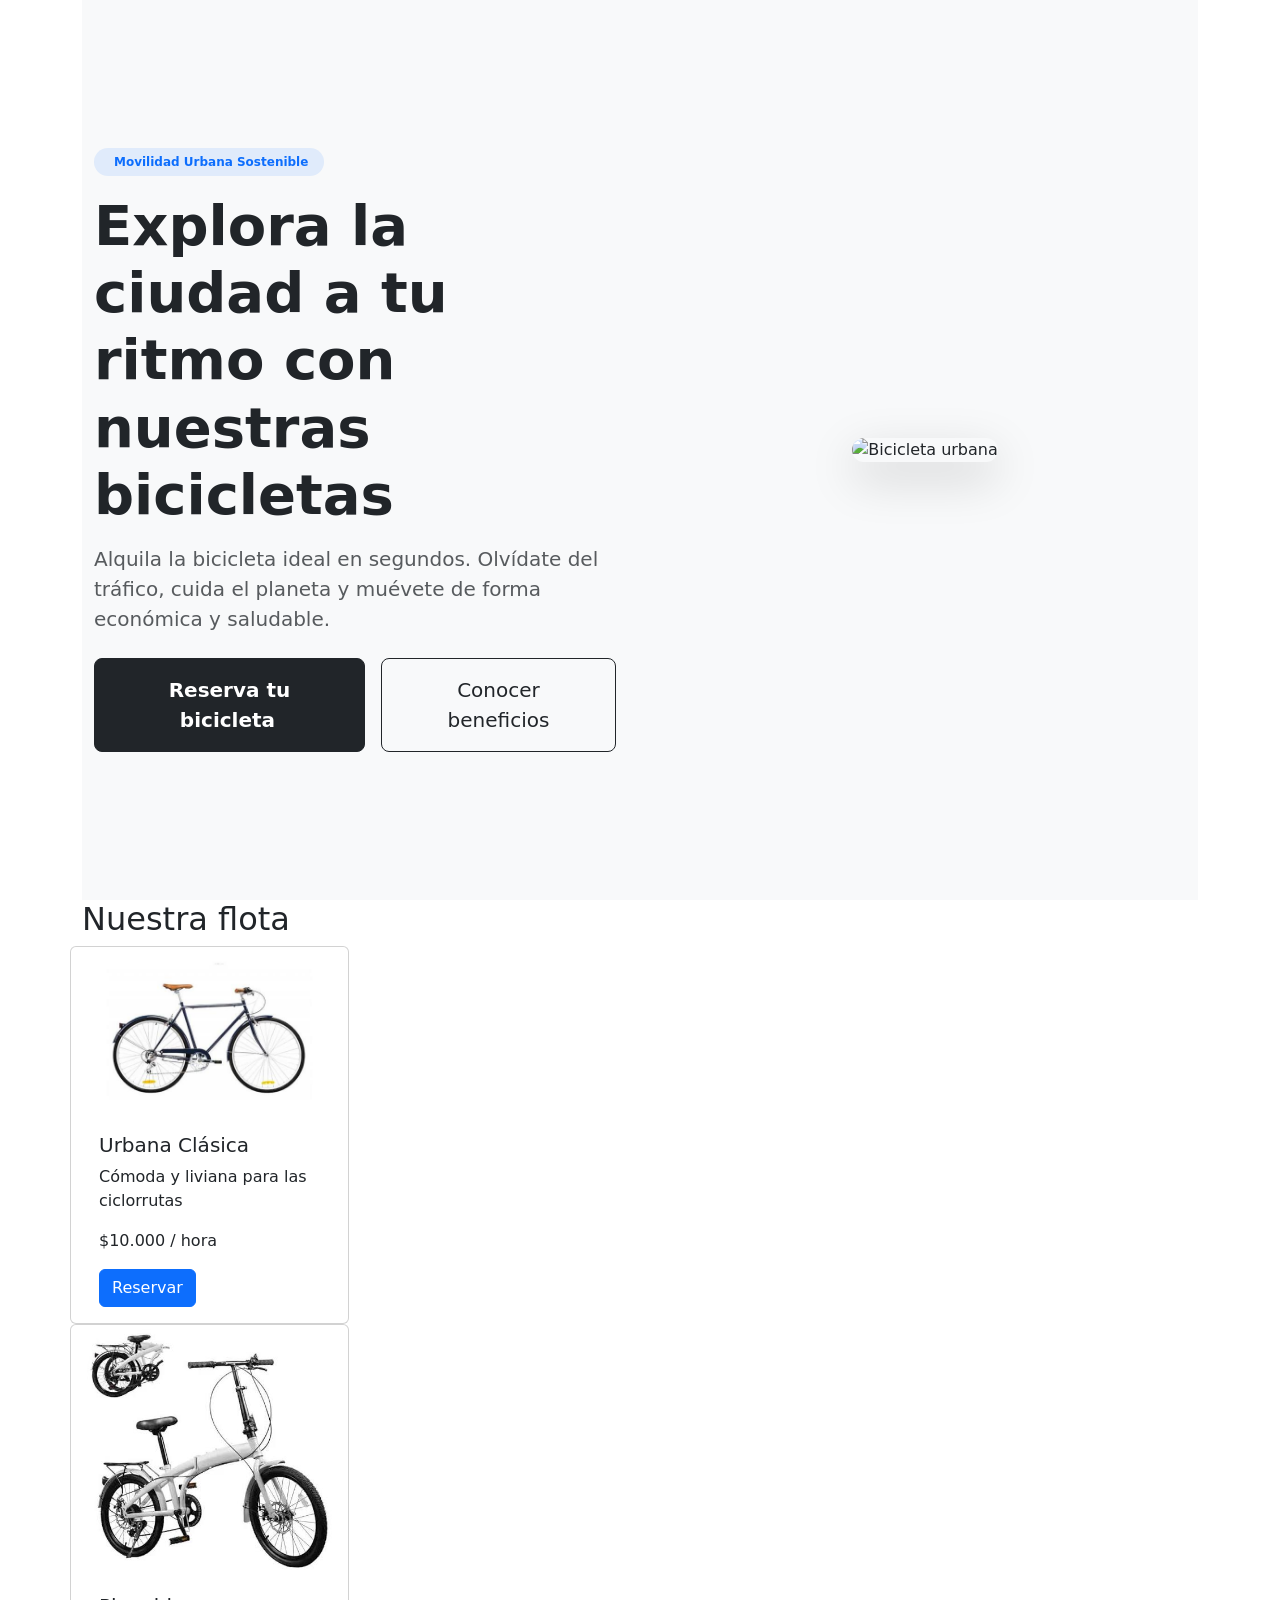
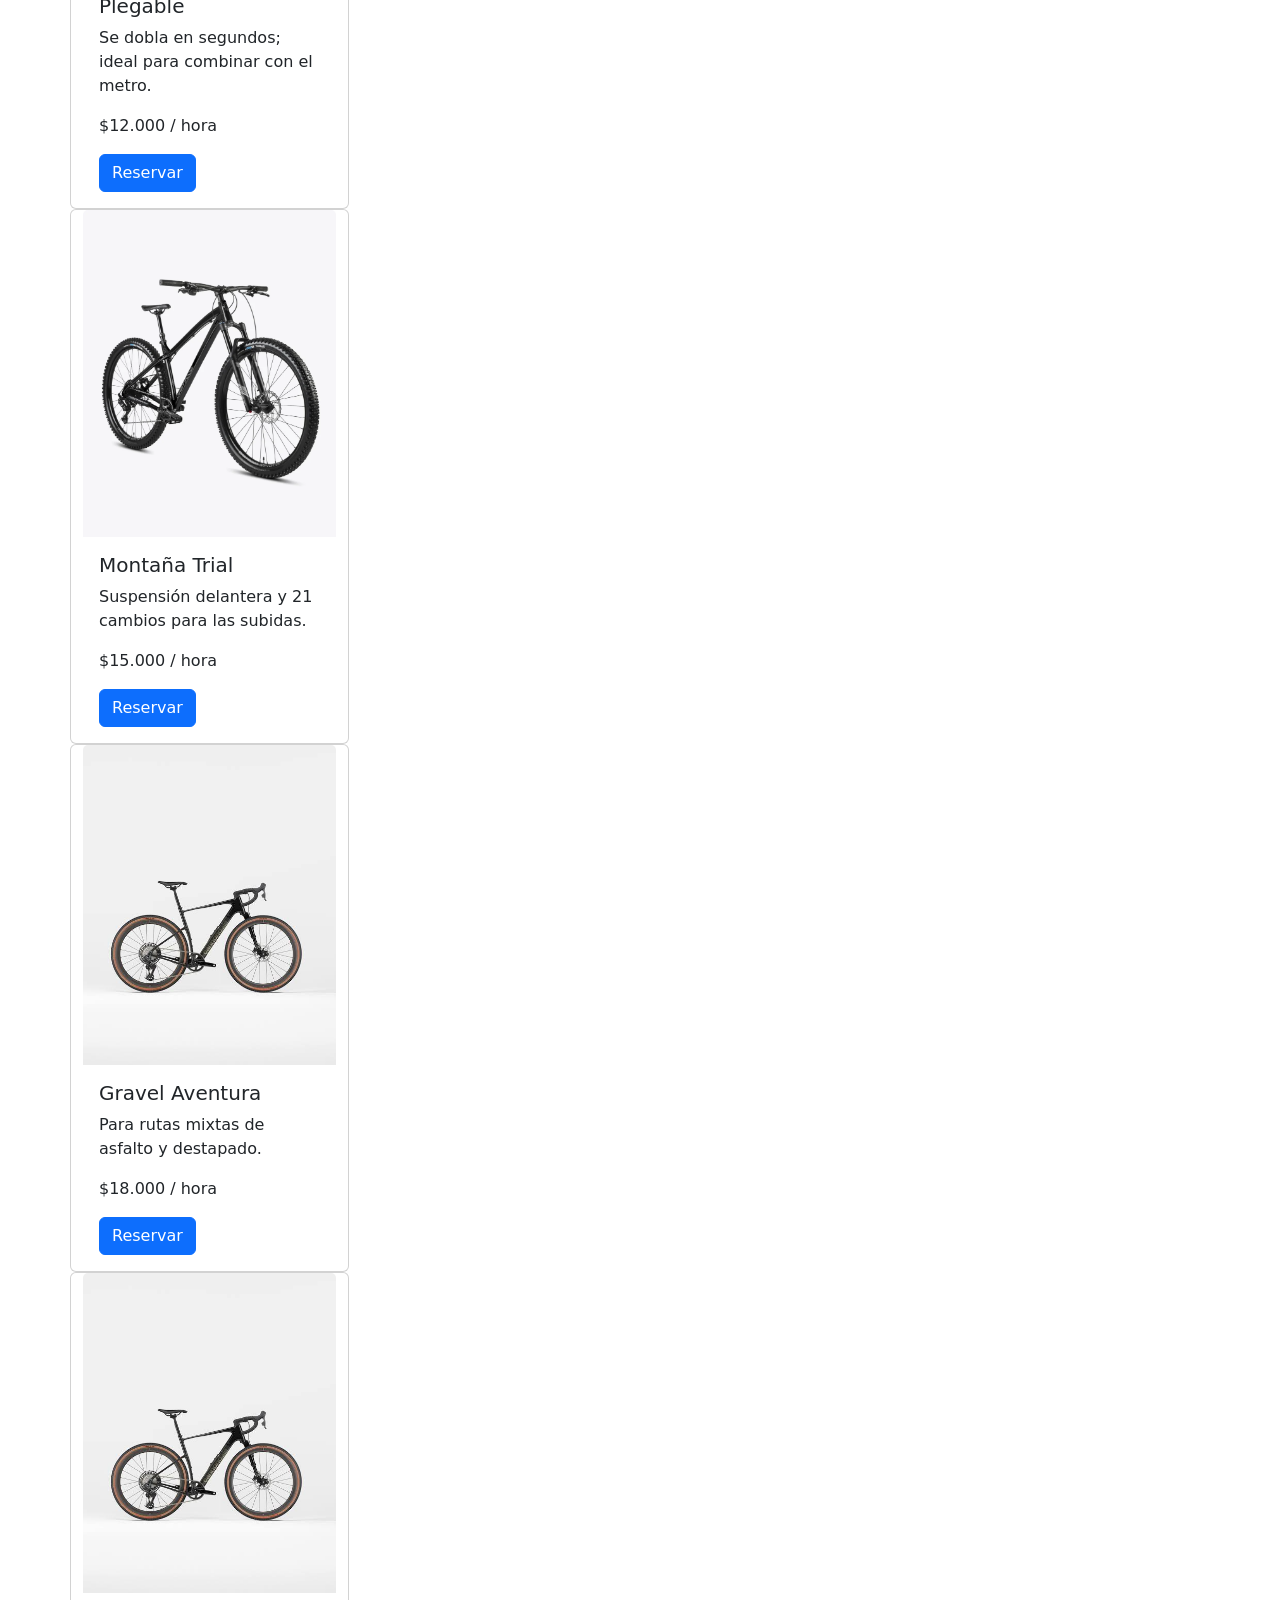
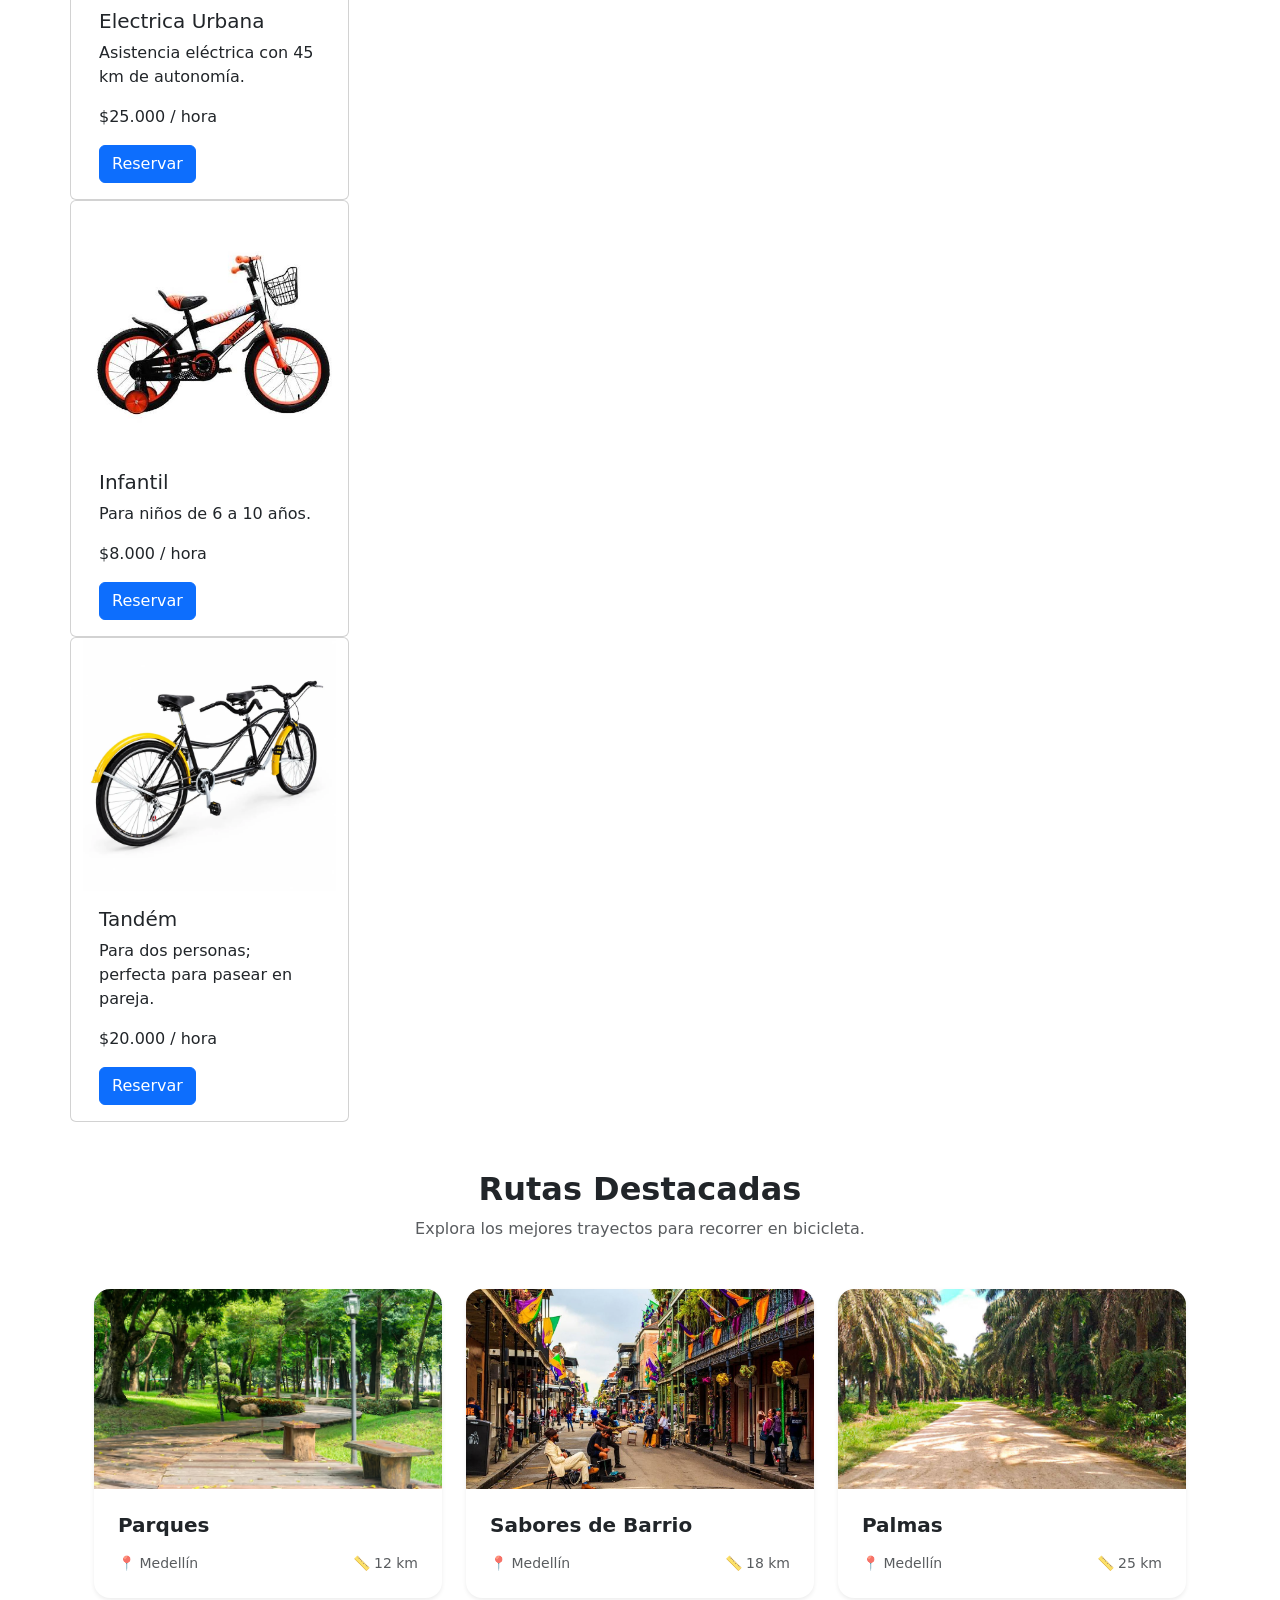
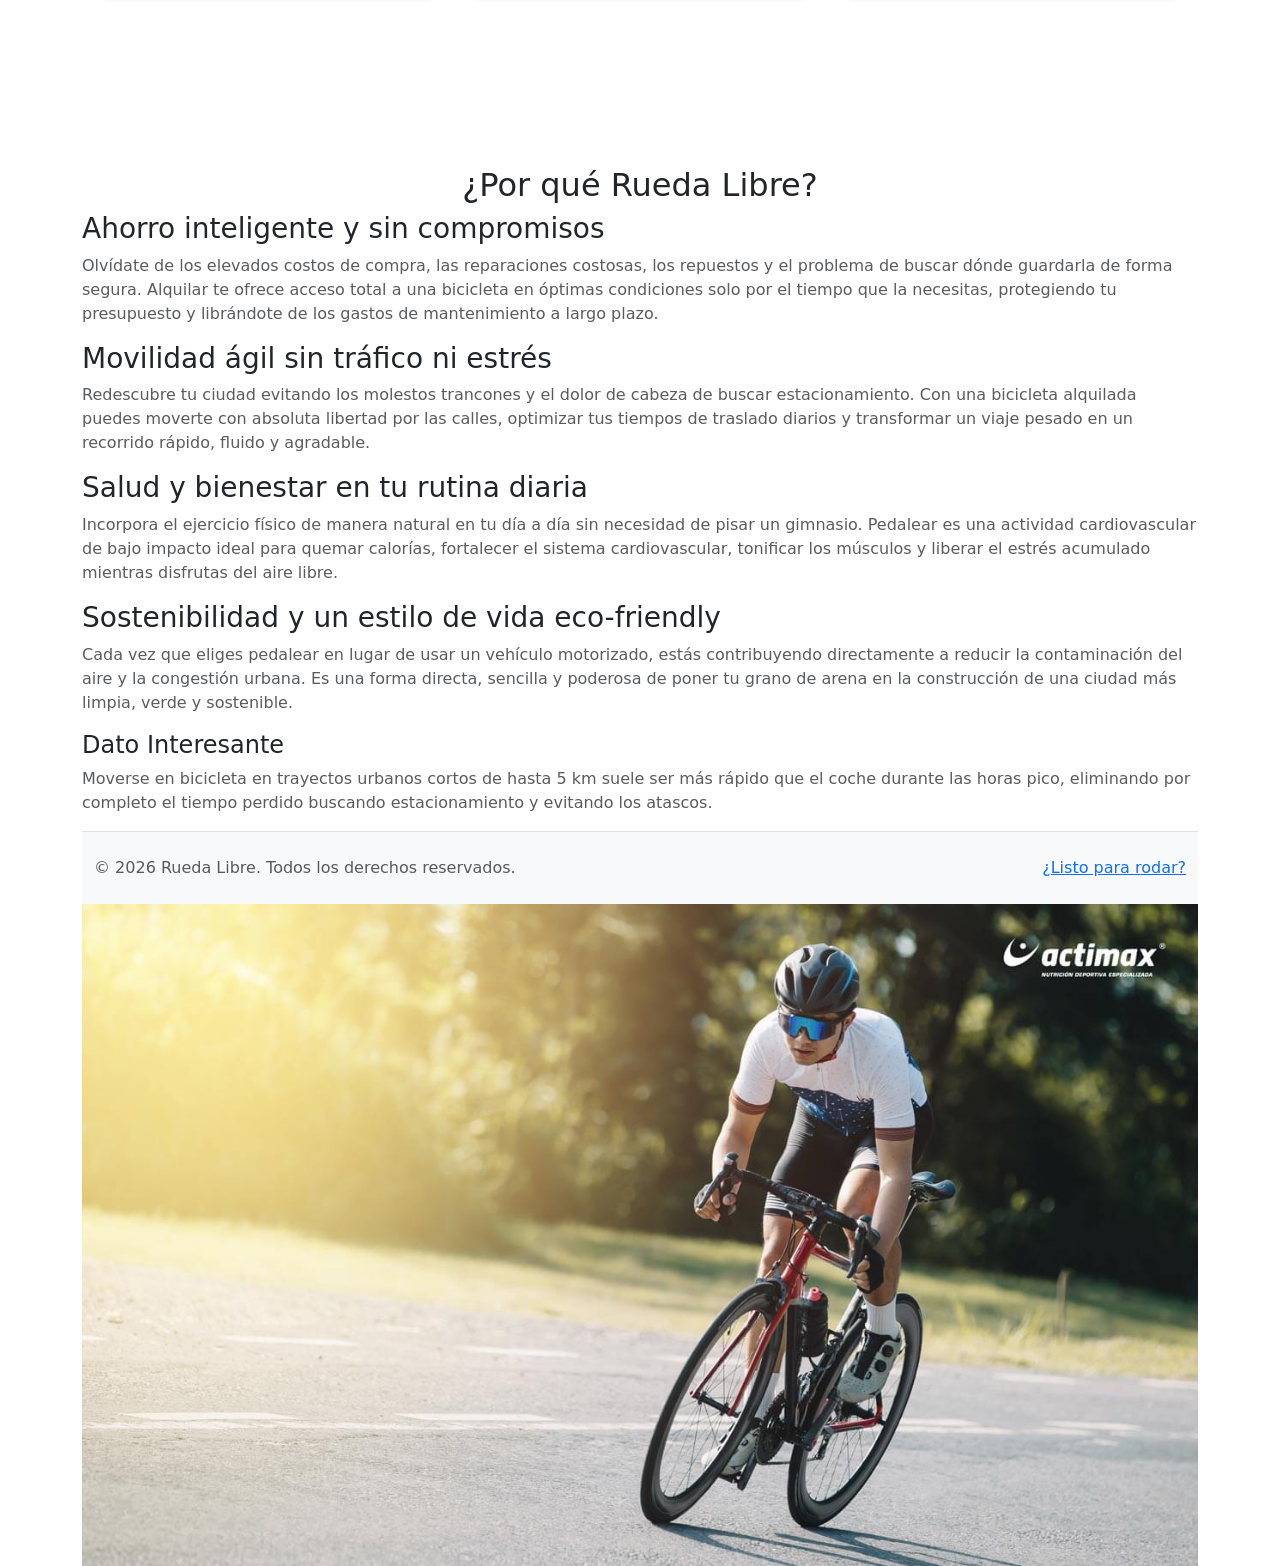
==== index2.html @ c2ece746 "casi terminando" ====
<!DOCTYPE html>
<html lang="en">
<head>
    <meta charset="UTF-8">
    <meta name="viewport" content="width=device-width, initial-scale=1.0">
    <title>Rueda Libre</title>
    
    <link href="https://cdn.jsdelivr.net/npm/bootstrap@5.0.2/dist/css/bootstrap.min.css" rel="stylesheet" integrity="sha384-EVSTQN3/azprG1Anm3QDgpJLIm9Nao0Yz1ztcQTwFspd3yD65VohhpuuCOmLASjC" crossorigin="anonymous">

<body class="container">
    <main>
        <header class="bg-light py-5 min-vh-100 d-flex align-items-center">
    <div class="container">
      <div class="row align-items-center g-5">
        
       
        <div class="col-lg-6 text-center text-lg-start">
          <span class="badge bg-primary bg-opacity-10 text-primary fw-semibold px-3 py-2 rounded-pill mb-3">
            <i class="bi bi-bicycle me-1"></i> Movilidad Urbana Sostenible
          </span>
          <h1 class="display-4 fw-bold text-dark mb-3">
            Explora la ciudad a tu ritmo con nuestras bicicletas
          </h1>
          <p class="lead text-muted mb-4">
            Alquila la bicicleta ideal en segundos. Olvídate del tráfico, cuida el planeta y muévete de forma económica y saludable.
          </p>
          <div class="d-flex flex-column flex-sm-row justify-content-center justify-content-lg-start gap-3">
            <a href="#reservar" class="btn btn-dark btn-lg fw-bold px-4 py-3">
              Reserva tu bicicleta <i class="bi bi-arrow-right ms-1"></i>
            </a>
            <a href="#beneficios" class="btn btn-outline-dark btn-lg px-4 py-3">
              Conocer beneficios
            </a>
          </div>
        </div>

        
        <div class="col-lg-6 text-center">
          <img src="https://images.unsplash.com/photo-1485965120184-e220f721d03e?auto=format&fit=crop&w=800&q=80" 
               alt="Bicicleta urbana" 
               class="img-fluid rounded-4 shadow-lg">
        </div>

      </div>
    </div>
  </header>

         <section class="row col-12 col-sm-6 col-lg-4 col-xl-3 " >
        
        <h2>Nuestra flota</h2>
        <div class="card" style="width: 18rem;">
        <img src="../img/urbana_clasica.jfif" class="card-img-top" alt="Urbana clasica">
        <div class="card-body">
            <h5 class  ="card-title">Urbana Clásica</h5>
            <p class="card-text">Cómoda y liviana para las ciclorrutas</p>
            <P  class="card-text">$10.000 / hora</P>
            <a href="../paginas/reservas.html" target="_blank" class="btn btn-primary">Reservar</a>
        </div>
        </div>    

        <div class="card" style="width: 18rem;">
        <img src="../img/plegable.jfif" class="card-img-top" alt="Plegable">
        <div class="card-body">
            <h5 class  ="card-title">Plegable</h5>
            <p class="card-text">Se dobla en segundos; ideal para combinar con el metro.</p>
            <P  class="card-text">$12.000 / hora</P>
            <a href="../paginas/reservas.html" target="_blank" class="btn btn-primary">Reservar</a>
        </div>
        </div>  
        
        <div class="card" style="width: 18rem;">
        <img src="../img/montaña.webp" class="card-img-top" alt="Montaña Trial">
        <div class="card-body">
            <h5 class  ="card-title">Montaña Trial</h5>
            <p class="card-text">Suspensión delantera y 21 cambios para las subidas.</p>
             <P  class="card-text">$15.000 / hora</P>
            <a href="../paginas/reservas.html" target="_blank" class="btn btn-primary">Reservar</a>
        </div>
        </div>  

         <div class="card" style="width: 18rem;">
        <img src="../img/gravel.jpeg" class="card-img-top" alt="Gravel Aventura">
        <div class="card-body">
            <h5 class  ="card-title">Gravel Aventura</h5>
            <p class="card-text">Para rutas mixtas de asfalto y destapado.</p>
             <P  class="card-text">$18.000 / hora</P>
            <a href="../paginas/reservas.html" target="_blank" class="btn btn-primary">Reservar</a>
        </div>
        </div>  

        <div class="card" style="width: 18rem;">
        <img src="../img/gravel.jpeg" class="card-img-top" alt="Electrica Urbana">
        <div class="card-body">
            <h5 class  ="card-title">Electrica Urbana</h5>
            <p class="card-text">Asistencia eléctrica con 45 km de autonomía.</p>
             <P  class="card-text">$25.000 / hora</P>
            <a href="../paginas/reservas.html" target="_blank" class="btn btn-primary">Reservar</a>
        </div>
        </div>  

        <div class="card" style="width: 18rem;">
        <img src="../img/Infantil.jfif" class="card-img-top" alt="Infantil">
        <div class="card-body">
            <h5 class  ="card-title">Infantil</h5>
            <p class="card-text">Para niños de 6 a 10 años.</p>
             <P  class="card-text">$8.000 / hora</P>
            <a href="../paginas/reservas.html" target="_blank" class="btn btn-primary">Reservar</a>
        </div>
        </div>  

        <div class="card" style="width: 18rem;">
        <img src="../img/tandem.webp" class="card-img-top" alt="Tandém">
        <div class="card-body">
            <h5 class  ="card-title">Tandém</h5>
            <p class="card-text">Para dos personas; perfecta para pasear en pareja.</p>
             <P  class="card-text">$20.000 / hora</P>
            <a href="../paginas/reservas.html" target="_blank" class="btn btn-primary">Reservar</a>
        </div>
        </div>  
    </section>

    <!-- GALERÍA DE RUTAS -->
<section class="py-5 bg-white">
  <div class="container">
    
    <!-- Título de la sección -->
    <div class="text-center mb-5">
      <h2 class="fw-bold">Rutas Destacadas</h2>
      <p class="text-muted">Explora los mejores trayectos para recorrer en bicicleta.</p>
    </div>

    <!-- Cuadrícula de rutas (Grid) -->
    <div class="row g-4">
      
      <!-- Ruta 1: Parques -->
      <div class="col-md-4">
        <div class="card h-100 border-0 shadow-sm rounded-4 overflow-hidden">
          <img src="img/parques.avif"
               class="card-img-top" alt="Parques" style="height: 200px; object-fit: cover;">
          <div class="card-body p-4 d-flex flex-column">
            <h3 class="h5 fw-bold card-title mb-3">Parques</h3>
            <div class="d-flex justify-content-between text-muted small mt-auto">
              <span>📍 Medellín</span>
              <span>📏 12 km</span>
            </div>
          </div>
        </div>
      </div>

      <!-- Ruta 2: Sabores de Barrio -->
      <div class="col-md-4">
        <div class="card h-100 border-0 shadow-sm rounded-4 overflow-hidden">
          <img src="img/saboresdebario.jpg"
               class="card-img-top" alt="Sabores de Barrio" style="height: 200px; object-fit: cover;">
          <div class="card-body p-4 d-flex flex-column">
            <h3 class="h5 fw-bold card-title mb-3">Sabores de Barrio</h3>
            <div class="d-flex justify-content-between text-muted small mt-auto">
              <span>📍 Medellín</span>
              <span>📏 18 km</span>
            </div>
          </div>
        </div>
      </div>

     
      <div class="col-md-4">
        <div class="card h-100 border-0 shadow-sm rounded-4 overflow-hidden">
          <img src="img/recorridopalmas.jpg" 
               class="card-img-top" alt="Palmas" style="height: 200px; object-fit: cover;">
          <div class="card-body p-4 d-flex flex-column">
            <h3 class="h5 fw-bold card-title mb-3">Palmas</h3>
            <div class="d-flex justify-content-between text-muted small mt-auto">
              <span>📍 Medellín</span>
              <span>📏 25 km</span>
            </div>
          </div>
        </div>
      </div>

    </div>
  </div>
</section>

<br>
<br>
<br>
<br>
<br>

    <h2 class="text-center" id="beneficios">¿Por qué Rueda Libre?</h2>

     <h3 class="text-left">Ahorro inteligente y sin compromisos</h3>
    <p class="text-start text-muted">Olvídate de los elevados costos de compra, las reparaciones costosas, los repuestos y el problema de buscar dónde guardarla de forma segura. Alquilar te ofrece acceso total a una bicicleta en óptimas condiciones solo por el tiempo que la necesitas, protegiendo tu presupuesto y librándote de los gastos de mantenimiento a largo plazo.</p>
     
    <h3 class="text-left">Movilidad ágil sin tráfico ni estrés</h3>
    <p class="text-start text-muted">Redescubre tu ciudad evitando los molestos trancones y el dolor de cabeza de buscar estacionamiento. Con una bicicleta alquilada puedes moverte con absoluta libertad por las calles, optimizar tus tiempos de traslado diarios y transformar un viaje pesado en un recorrido rápido, fluido y agradable.</p>

    <h3 class="text-left">Salud y bienestar en tu rutina diaria</h3>
    <p class="text-start text-muted">Incorpora el ejercicio físico de manera natural en tu día a día sin necesidad de pisar un gimnasio. Pedalear es una actividad cardiovascular de bajo impacto ideal para quemar calorías, fortalecer el sistema cardiovascular, tonificar los músculos y liberar el estrés acumulado mientras disfrutas del aire libre.</p>

    <h3 class="text-left">Sostenibilidad y un estilo de vida eco-friendly</h3>
    <p class="text-start text-muted">Cada vez que eliges pedalear en lugar de usar un vehículo motorizado, estás contribuyendo directamente a reducir la contaminación del aire y la congestión urbana. Es una forma directa, sencilla y poderosa de poner tu grano de arena en la construcción de una ciudad más limpia, verde y sostenible.</p>

     <h4 class="text-left">Dato Interesante</h4>
     <p class="text-start text-muted">Moverse en bicicleta en trayectos urbanos cortos de hasta 5 km suele ser más rápido que el coche durante las horas pico, eliminando por completo el tiempo perdido buscando estacionamiento y evitando los atascos.</p>

    <div class="container py-4 bg-light border-top">
  <!-- Contenedor Flex responsivo: columna por defecto, fila desde 'md' -->
  <div class="d-flex flex-column flex-md-row justify-content-between align-items-center text-center text-md-start gap-3">
    
  
    <div>
      <p class="mb-0 text-muted">© 2026 Rueda Libre. Todos los derechos reservados.</p>
    </div>

  
    <div>
      <a href="../paginas/reservas.html" target="_blank">
        ¿Listo para rodar?<i class="bi bi-arrow-right"></i>
      </a>
    </div>

  </div>
</div>

    <div class="d-none d-md-flex align-items-center gap-2 text-primary">
    <img src="../img/decorativa.jpg" class="img-fluid" alt="">
    </div>

    </body>
    </main>
    
</body>
</html>
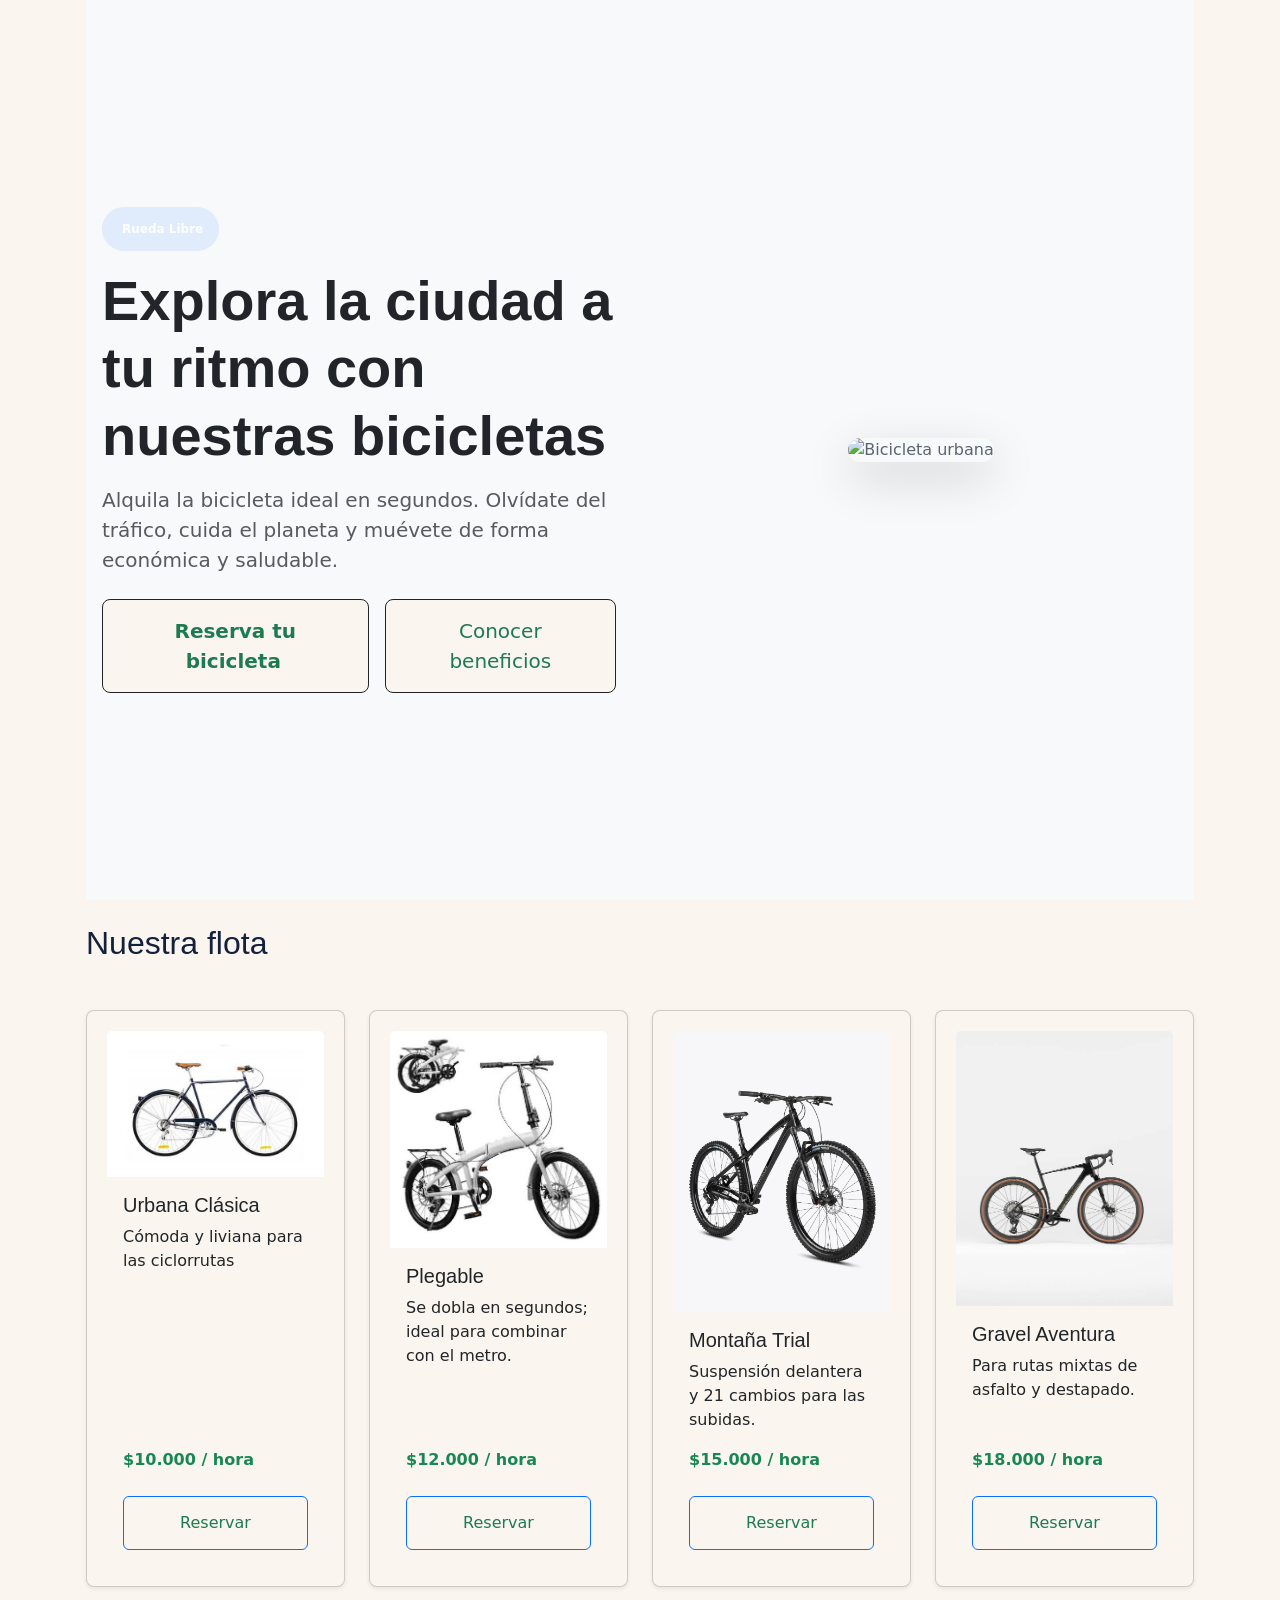
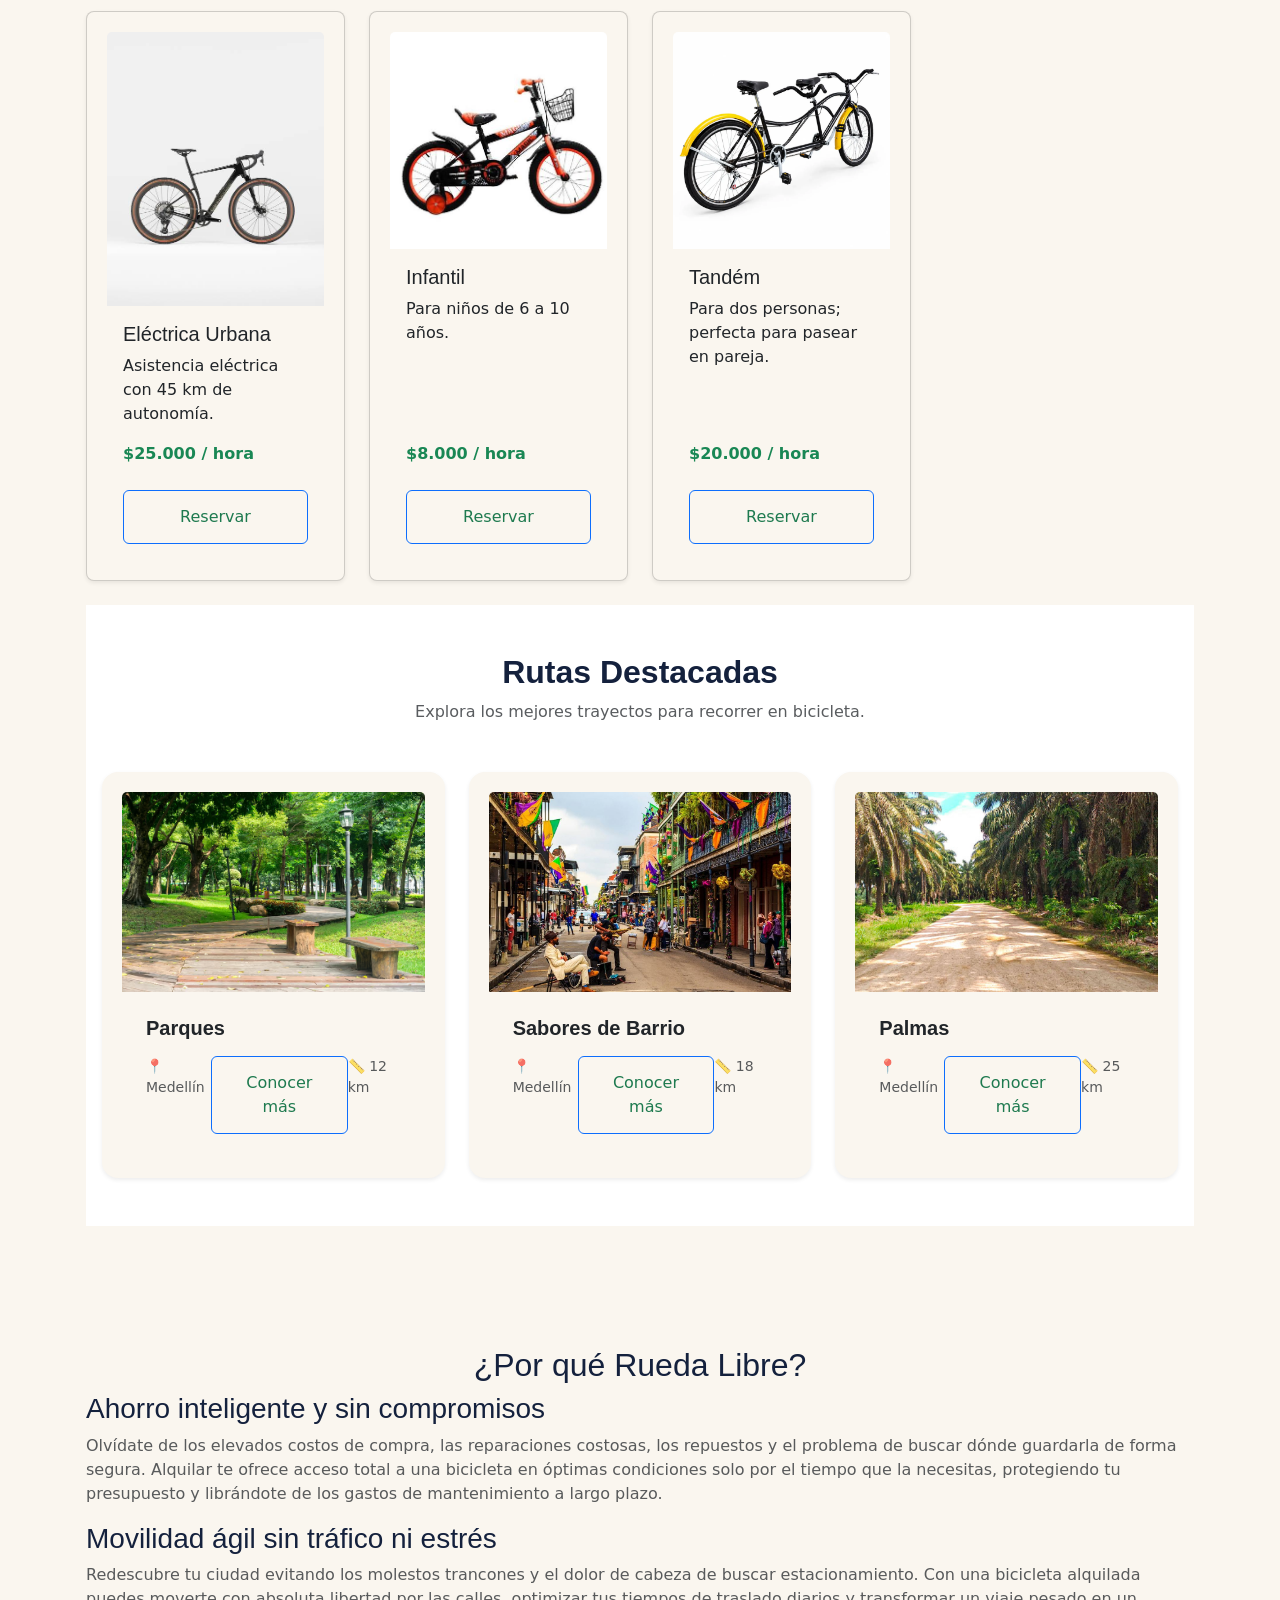
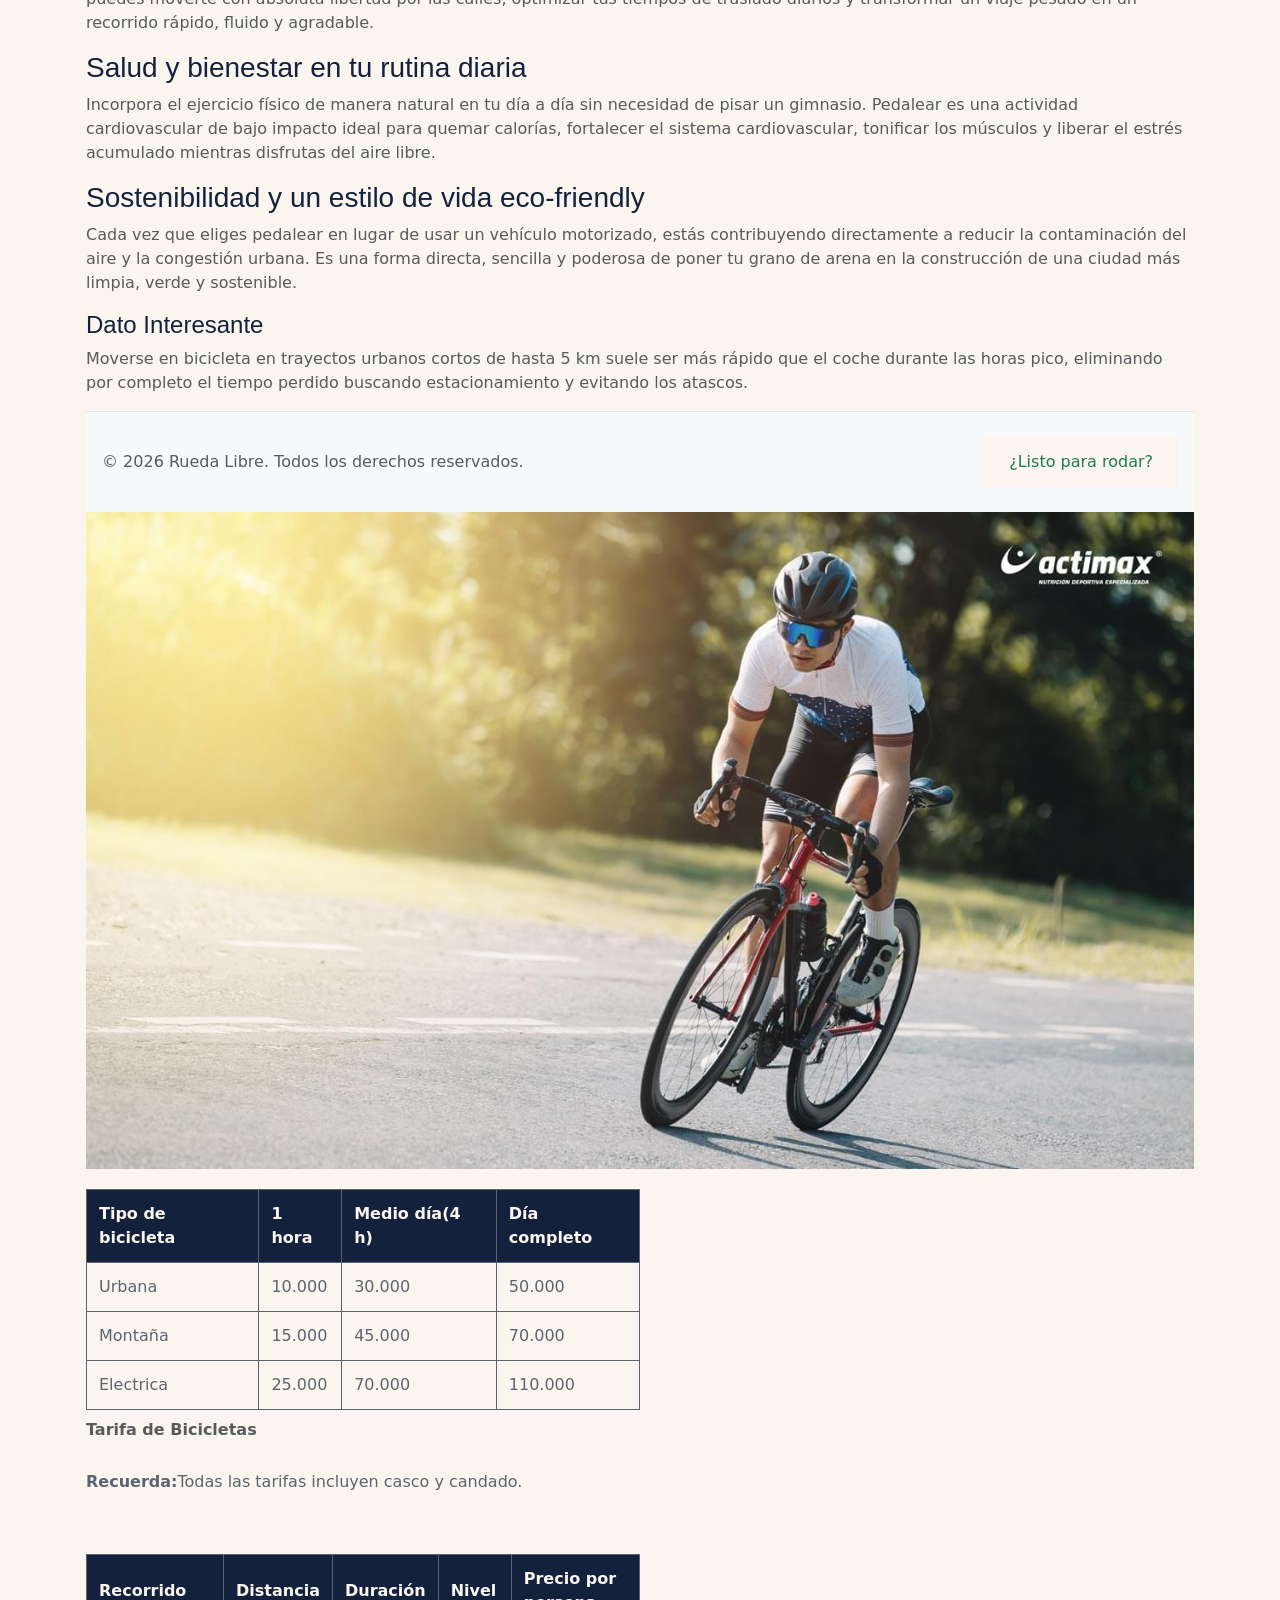
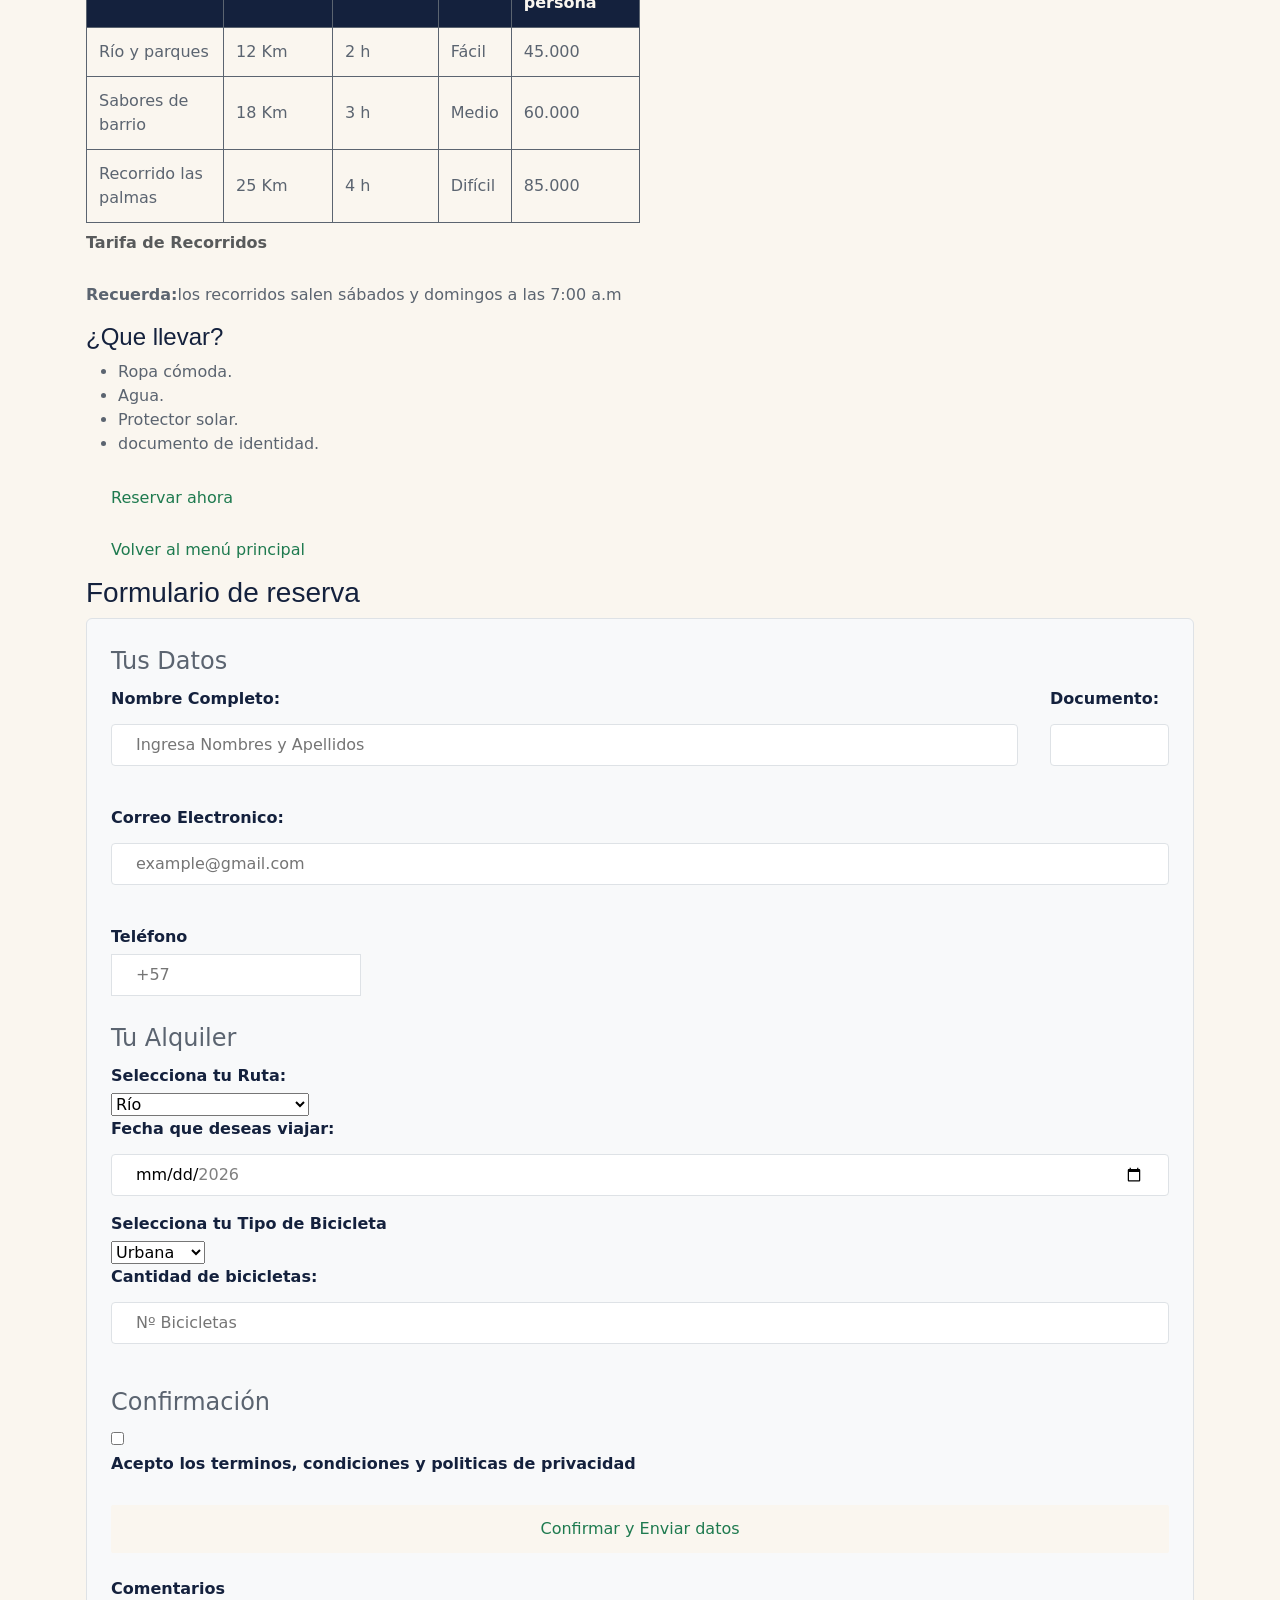
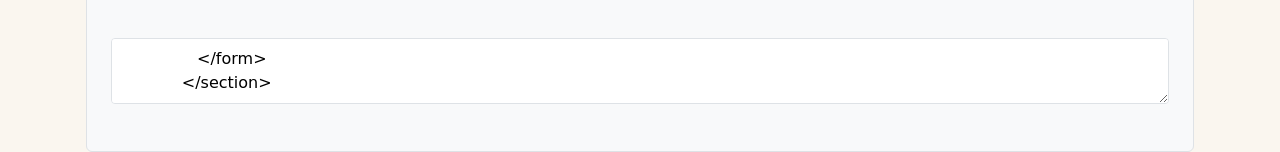
==== commit 8c641e5c: "rueda libre v2.0-beta" ====
--- a/index2.html
+++ b/index2.html
@@ -6,6 +6,9 @@
     <title>Rueda Libre</title>
     
     <link href="https://cdn.jsdelivr.net/npm/bootstrap@5.0.2/dist/css/bootstrap.min.css" rel="stylesheet" integrity="sha384-EVSTQN3/azprG1Anm3QDgpJLIm9Nao0Yz1ztcQTwFspd3yD65VohhpuuCOmLASjC" crossorigin="anonymous">
+    <link href="css/styles.css" rel="stylesheet">
+
+  </head>
 
 <body class="container">
     <main>
@@ -15,8 +18,8 @@
         
        
         <div class="col-lg-6 text-center text-lg-start">
-          <span class="badge bg-primary bg-opacity-10 text-primary fw-semibold px-3 py-2 rounded-pill mb-3">
-            <i class="bi bi-bicycle me-1"></i> Movilidad Urbana Sostenible
+          <span class="badge bg-primary bg-opacity-10 text-white fw-semibold px-3 py-3 rounded-pill mb-3">
+            <i class="bi bi-bicycle me-1"></i> Rueda Libre
           </span>
           <h1 class="display-4 fw-bold text-dark mb-3">
             Explora la ciudad a tu ritmo con nuestras bicicletas
@@ -45,94 +48,119 @@
     </div>
   </header>
 
-         <section class="row col-12 col-sm-6 col-lg-4 col-xl-3 " >
-        
-        <h2>Nuestra flota</h2>
-        <div class="card" style="width: 18rem;">
-        <img src="../img/urbana_clasica.jfif" class="card-img-top" alt="Urbana clasica">
-        <div class="card-body">
-            <h5 class  ="card-title">Urbana Clásica</h5>
-            <p class="card-text">Cómoda y liviana para las ciclorrutas</p>
-            <P  class="card-text">$10.000 / hora</P>
-            <a href="../paginas/reservas.html" target="_blank" class="btn btn-primary">Reservar</a>
-        </div>
-        </div>    
-
-        <div class="card" style="width: 18rem;">
-        <img src="../img/plegable.jfif" class="card-img-top" alt="Plegable">
-        <div class="card-body">
-            <h5 class  ="card-title">Plegable</h5>
-            <p class="card-text">Se dobla en segundos; ideal para combinar con el metro.</p>
-            <P  class="card-text">$12.000 / hora</P>
-            <a href="../paginas/reservas.html" target="_blank" class="btn btn-primary">Reservar</a>
-        </div>
-        </div>  
-        
-        <div class="card" style="width: 18rem;">
-        <img src="../img/montaña.webp" class="card-img-top" alt="Montaña Trial">
-        <div class="card-body">
-            <h5 class  ="card-title">Montaña Trial</h5>
-            <p class="card-text">Suspensión delantera y 21 cambios para las subidas.</p>
-             <P  class="card-text">$15.000 / hora</P>
-            <a href="../paginas/reservas.html" target="_blank" class="btn btn-primary">Reservar</a>
-        </div>
-        </div>  
-
-         <div class="card" style="width: 18rem;">
-        <img src="../img/gravel.jpeg" class="card-img-top" alt="Gravel Aventura">
-        <div class="card-body">
-            <h5 class  ="card-title">Gravel Aventura</h5>
-            <p class="card-text">Para rutas mixtas de asfalto y destapado.</p>
-             <P  class="card-text">$18.000 / hora</P>
-            <a href="../paginas/reservas.html" target="_blank" class="btn btn-primary">Reservar</a>
-        </div>
-        </div>  
-
-        <div class="card" style="width: 18rem;">
-        <img src="../img/gravel.jpeg" class="card-img-top" alt="Electrica Urbana">
-        <div class="card-body">
-            <h5 class  ="card-title">Electrica Urbana</h5>
-            <p class="card-text">Asistencia eléctrica con 45 km de autonomía.</p>
-             <P  class="card-text">$25.000 / hora</P>
-            <a href="../paginas/reservas.html" target="_blank" class="btn btn-primary">Reservar</a>
-        </div>
-        </div>  
-
-        <div class="card" style="width: 18rem;">
-        <img src="../img/Infantil.jfif" class="card-img-top" alt="Infantil">
-        <div class="card-body">
-            <h5 class  ="card-title">Infantil</h5>
-            <p class="card-text">Para niños de 6 a 10 años.</p>
-             <P  class="card-text">$8.000 / hora</P>
-            <a href="../paginas/reservas.html" target="_blank" class="btn btn-primary">Reservar</a>
-        </div>
-        </div>  
-
-        <div class="card" style="width: 18rem;">
-        <img src="../img/tandem.webp" class="card-img-top" alt="Tandém">
-        <div class="card-body">
-            <h5 class  ="card-title">Tandém</h5>
-            <p class="card-text">Para dos personas; perfecta para pasear en pareja.</p>
-             <P  class="card-text">$20.000 / hora</P>
-            <a href="../paginas/reservas.html" target="_blank" class="btn btn-primary">Reservar</a>
-        </div>
-        </div>  
-    </section>
-
-    <!-- GALERÍA DE RUTAS -->
+         
+       <section class="row g-4 py-4">
+    
+    <div class="col-12">
+        <h2 class="mb-4">Nuestra flota</h2>
+    </div>
+
+    
+    <div class="col-12 col-sm-6 col-lg-4 col-xl-3">
+        <div class="card h-100 shadow-sm">
+            <img src="../img/urbana_clasica.jfif" class="card-img-top" alt="Urbana clasica">
+            <div class="card-body d-flex flex-column">
+                <h5 class="card-title">Urbana Clásica</h5>
+                <p class="card-text">Cómoda y liviana para las ciclorrutas</p>
+                <p class="card-text fw-bold text-success mt-auto">$10.000 / hora</p>
+                <a href="../paginas/reservas.html" target="_blank" class="btn btn-primary mt-2">Reservar</a>
+            </div>
+        </div>
+    </div>
+
+   
+    <div class="col-12 col-sm-6 col-lg-4 col-xl-3">
+        <div class="card h-100 shadow-sm">
+            <img src="../img/plegable.jfif" class="card-img-top" alt="Plegable">
+            <div class="card-body d-flex flex-column">
+                <h5 class="card-title">Plegable</h5>
+                <p class="card-text">Se dobla en segundos; ideal para combinar con el metro.</p>
+                <p class="card-text fw-bold text-success mt-auto">$12.000 / hora</p>
+                <a href="../paginas/reservas.html" target="_blank" class="btn btn-primary mt-2">Reservar</a>
+            </div>
+        </div>
+    </div>
+
+   
+    <div class="col-12 col-sm-6 col-lg-4 col-xl-3">
+        <div class="card h-100 shadow-sm">
+            <img src="../img/montaña.webp" class="card-img-top" alt="Montaña Trial">
+            <div class="card-body d-flex flex-column">
+                <h5 class="card-title">Montaña Trial</h5>
+                <p class="card-text">Suspensión delantera y 21 cambios para las subidas.</p>
+                <p class="card-text fw-bold text-success mt-auto">$15.000 / hora</p>
+                <a href="../paginas/reservas.html" target="_blank" class="btn btn-primary mt-2">Reservar</a>
+            </div>
+        </div>
+    </div>
+
+  
+    <div class="col-12 col-sm-6 col-lg-4 col-xl-3">
+        <div class="card h-100 shadow-sm">
+            <img src="../img/gravel.jpeg" class="card-img-top" alt="Gravel Aventura">
+            <div class="card-body d-flex flex-column">
+                <h5 class="card-title">Gravel Aventura</h5>
+                <p class="card-text">Para rutas mixtas de asfalto y destapado.</p>
+                <p class="card-text fw-bold text-success mt-auto">$18.000 / hora</p>
+                <a href="../paginas/reservas.html" target="_blank" class="btn btn-primary mt-2">Reservar</a>
+            </div>
+        </div>
+    </div>
+
+    
+    <div class="col-12 col-sm-6 col-lg-4 col-xl-3">
+        <div class="card h-100 shadow-sm">
+            <img src="../img/gravel.jpeg" class="card-img-top" alt="Electrica Urbana">
+            <div class="card-body d-flex flex-column">
+                <h5 class="card-title">Eléctrica Urbana</h5>
+                <p class="card-text">Asistencia eléctrica con 45 km de autonomía.</p>
+                <p class="card-text fw-bold text-success mt-auto">$25.000 / hora</p>
+                <a href="../paginas/reservas.html" target="_blank" class="btn btn-primary mt-2">Reservar</a>
+            </div>
+        </div>
+    </div>
+
+    
+    <div class="col-12 col-sm-6 col-lg-4 col-xl-3">
+        <div class="card h-100 shadow-sm">
+            <img src="../img/Infantil.jfif" class="card-img-top" alt="Infantil">
+            <div class="card-body d-flex flex-column">
+                <h5 class="card-title">Infantil</h5>
+                <p class="card-text">Para niños de 6 a 10 años.</p>
+                <p class="card-text fw-bold text-success mt-auto">$8.000 / hora</p>
+                <a href="../paginas/reservas.html" target="_blank" class="btn btn-primary mt-2">Reservar</a>
+            </div>
+        </div>
+    </div>
+
+    
+    <div class="col-12 col-sm-6 col-lg-4 col-xl-3">
+        <div class="card h-100 shadow-sm">
+            <img src="../img/tandem.webp" class="card-img-top" alt="Tandém">
+            <div class="card-body d-flex flex-column">
+                <h5 class="card-title">Tandém</h5>
+                <p class="card-text">Para dos personas; perfecta para pasear en pareja.</p>
+                <p class="card-text fw-bold text-success mt-auto">$20.000 / hora</p>
+                <a href="../paginas/reservas.html" target="_blank" class="btn btn-primary mt-2">Reservar</a>
+            </div>
+        </div>
+    </div>
+</section>
+
+    
 <section class="py-5 bg-white">
   <div class="container">
     
-    <!-- Título de la sección -->
+  
     <div class="text-center mb-5">
       <h2 class="fw-bold">Rutas Destacadas</h2>
       <p class="text-muted">Explora los mejores trayectos para recorrer en bicicleta.</p>
     </div>
 
-    <!-- Cuadrícula de rutas (Grid) -->
+    
     <div class="row g-4">
       
-      <!-- Ruta 1: Parques -->
+      
       <div class="col-md-4">
         <div class="card h-100 border-0 shadow-sm rounded-4 overflow-hidden">
           <img src="img/parques.avif"
@@ -141,13 +169,14 @@
             <h3 class="h5 fw-bold card-title mb-3">Parques</h3>
             <div class="d-flex justify-content-between text-muted small mt-auto">
               <span>📍 Medellín</span>
+             <a href="../paginas/tarifas.html" target="_blank" class="btn btn-primary">Conocer más</a>
               <span>📏 12 km</span>
             </div>
           </div>
         </div>
       </div>
 
-      <!-- Ruta 2: Sabores de Barrio -->
+      
       <div class="col-md-4">
         <div class="card h-100 border-0 shadow-sm rounded-4 overflow-hidden">
           <img src="img/saboresdebario.jpg"
@@ -156,6 +185,7 @@
             <h3 class="h5 fw-bold card-title mb-3">Sabores de Barrio</h3>
             <div class="d-flex justify-content-between text-muted small mt-auto">
               <span>📍 Medellín</span>
+              <a href="../paginas/tarifas.html" target="_blank" class="btn btn-primary">Conocer más</a>
               <span>📏 18 km</span>
             </div>
           </div>
@@ -171,6 +201,7 @@
             <h3 class="h5 fw-bold card-title mb-3">Palmas</h3>
             <div class="d-flex justify-content-between text-muted small mt-auto">
               <span>📍 Medellín</span>
+              <a href="../paginas/tarifas.html" target="_blank" class="btn btn-primary">Conocer más</a>
               <span>📏 25 km</span>
             </div>
           </div>
@@ -227,6 +258,182 @@
     <img src="../img/decorativa.jpg" class="img-fluid" alt="">
     </div>
 
+
+    <section class="grid grid-cols-1 lg:grid-cols-2 gap-8 items-start">
+         <table id="btabla">
+           <caption><strong>Tarifa de Bicicletas</strong></caption>
+             <thead>
+            <tr>
+            <th>Tipo de bicicleta</th>
+            <th>1 hora</th>
+            <th>Medio día(4 h)</th>
+            <th>Día completo</th>
+
+        </tr>
+        </thead>
+       <tbody>
+         <tr>
+            <td>Urbana</td>
+            <td>10.000</td>
+            <td>30.000</td>
+            <td>50.000</td>
+        </tr>
+        <tr>
+            <td>Montaña</td>
+            <td>15.000</td>
+            <td>45.000</td>
+            <td>70.000</td>
+        </tr>
+        <tr>
+            <td>Electrica</td>
+            <td>25.000</td>
+            <td>70.000</td>
+            <td>110.000</td>
+        </tr>
+       </tbody>
+        </table>
+        <p><strong>Recuerda:</strong>Todas las tarifas incluyen casco y candado.</p>
+        
+       </section>
+        <br>
+
+         <section>
+            <table id="rtabla">
+           <caption><strong>Tarifa de Recorridos</strong></caption>
+             <thead>
+            <tr>
+            <th>Recorrido</th>
+            <th>Distancia</th>
+            <th>Duración</th>
+            <th>Nivel</th>
+            <th>Precio por persona</th>
+
+        </tr>
+        </thead>
+       <tbody>
+         <tr>
+            <td>Río y parques</td>
+            <td>12 Km</td>
+            <td>2 h</td>
+            <td>Fácil</td>
+            <td>45.000</td>
+        </tr>
+         <tr>
+            <td>Sabores de barrio</td>
+            <td>18 Km</td>
+            <td>3 h</td>
+            <td>Medio</td>
+            <td>60.000</td>
+        </tr>
+        <tr>
+            <td>Recorrido las palmas</td>
+            <td>25 Km</td>
+            <td>4 h</td>
+            <td>Difícil</td>
+            <td>85.000</td>
+        </tr>
+       </tbody>
+        </table>
+        <p><strong>Recuerda:</strong>los recorridos salen sábados y domingos a las 7:00 a.m</p>
+       <aside>
+        <h4>¿Que llevar?</h4>
+        <ul>
+            <li>Ropa cómoda.</li>
+            <li>Agua.</li>
+            <li> Protector solar.</li>
+            <li>documento de identidad.</li>
+
+       </aside>
+        </ul>
+
+        
+         </section>
+         <a href="paginas/reservas.html" class="btn-reservar" target="_blank">Reservar ahora</a>
+        <br>
+        <a href="../index.html">Volver al menú principal</a>
+
+
+       <section>
+            <h3>Formulario de reserva</h3>
+            <form action="enviar-datos" method="post" class="border p-4 rounded bg-light">
+                <fieldset>
+                    <legend>Tus Datos</legend>
+                    <div class="campos">
+                        <div class="cortos">
+                    <label for="nombre">Nombre Completo:</label>
+                    <input type="text" name="nombre"  required minlength="3" placeholder="Ingresa Nombres y Apellidos" class="w-full px-4 py-2 border rounded-lg focus:ring-2 focus:ring-blue-500 focus:outline-none"
+                    >
+                        </div>
+                    <br>
+                    <div class="grid grid-cols-1 sm:grid-cols-2 gap-4">
+                    <label for="documento">Documento:</label>
+                    <input type="number" name="documento" id="documento" min="6" max="10" required class="w-full px-4 py-2 border rounded-lg focus:ring-2 focus:ring-blue-500 focus:outline-none"
+                    >
+                    </div>
+                    </div>
+                    <br>
+                    <div class="grid grid-cols-1 sm:grid-cols-2 gap-4">
+                    <label for="correo">Correo Electronico:</label>
+                    <input type="email"  name="correo" required placeholder="example@gmail.com" class="w-full px-4 py-2 border rounded-lg focus:ring-2 focus:ring-blue-500 focus:outline-none"
+                    >
+                    </div>
+                    <br>
+                    <label for="telefono">Teléfono</label>
+                    <input type="tel" name="telefono" placeholder="+57" maxlength="10" pattern="3[0-9] {10}" class="w-full px-4 py-2 border rounded-lg focus:ring-2 focus:ring-blue-500 focus:outline-none"
+                    >
+                </fieldset>
+
+                
+                <br>
+                <fieldset>
+                    <legend>Tu Alquiler</legend>
+
+                    <label for="ruta">Selecciona tu Ruta:</label>
+                    <select name="ruta" >
+                        <option value="rio">Río</option>
+                        <option value="parques">Parques</option>
+                        <option value="sabores de barrio">Sabores de Barrio</option>
+                        <option value="recorrido las palmas">Recorridos las palmas</option>
+                    </select>
+                    <br>
+                        <label>Fecha que deseas viajar:</label>
+                        <input type="date" inputmode="fecha" name="fecha" required min="2026-11-01" max="2026-12-31" class="w-full px-4 py-2 border rounded-lg focus:ring-2 focus:ring-blue-500 focus:outline-none"
+                        >
+                   
+                    <br>
+                    <label for="bicicleta"> Selecciona tu Tipo de Bicicleta</label>
+                    <select name="bicicleta" >
+                        <option value="urbana">Urbana</option>
+                        <option value="montana">montaña</option>
+                        <option value="electrica">Electrica</option>
+                    </select>
+                    <br>
+                    <label for="cantidad">Cantidad de bicicletas:</label>
+                    <input type="number"  name="cantidad" required placeholder="Nº Bicicletas" min="1" max="6" class="w-full px-4 py-2 border rounded-lg focus:ring-2 focus:ring-blue-500 focus:outline-none"
+                    >
+                </fieldset>
+
+                <br>
+                <fieldset>
+                    <legend>Confirmación</legend>
+
+                    <input type="checkbox" id="terminos" name="terminos required">
+                    <label for="terminos">Acepto los terminos, condiciones y politicas de privacidad</label>
+                
+                </fieldset>
+                <br>
+                 <button type="submit">Confirmar y Enviar datos</button>
+                 <br>
+                <br>
+                 <label for="comentarios">Comentarios</label>
+                 <br>
+                 <textarea name="comentarios"  maxlength="300" class="w-full px-4 py-2 border rounded-lg focus:ring-2 focus:ring-blue-500 focus:outline-none"
+                     placeholder="Opiniones, quejas, dudas. Sientete libre de expresarte" </textarea>
+            </form>
+         </section>
+
+       
+        
     </body>
     </main>
     
--- a/css/styles.css
+++ b/css/styles.css
@@ -0,0 +1,470 @@
+/*raíz y variables*/
+:root{
+    --Verde-Ruta: #1E7A4F; 
+    --Naranja-Pedal: #F39A2B;
+    --Azul-Noche: #14213D;
+    --Crema: #FAF6EF;
+    --Gris-Asfalto: #5B6470;
+    --color-menu: rgba(0, 0, 0, 0.06);
+
+    --fuente-titulos: "Montserrat", "Helvetica Neue", Arial, sans-serif;
+    --fuente-cuerpo: "Open Sans", system-ui, -apple-system, "Segoe UI", Roboto, sans-serif;
+
+    --espacio-xs: 0.25rem;
+    --espacio-sm: 0.5rem;
+    --espacio-md: 1rem;
+    --espacio-lg: 1.5rem;
+    --espacio-xl: 2.5rem;
+
+}
+
+
+  /*coloración y fuentes de tipografía*/  
+body{
+    background-color: var(--Crema);
+    color: var(--Gris-Asfalto);
+    font-family: var(--fuente-cuerpo);
+    padding: var(--espacio-md);
+    bottom: var(--Verde-Ruta);
+    
+}
+
+h1, h2, h3, h4, h5, h6 {
+    color: var(--Azul-Noche);
+    font-family: var(--fuente-titulos);
+    margin-bottom: var(--espacio-sm);
+}
+
+a:link, a:visited {
+  background-color: var(--Crema);
+  color: var(--Verde-Ruta);
+  padding: 14px 25px;
+  text-align: center;
+  text-decoration: none;
+  display: inline-block;
+}
+
+/*formulario*/
+mi.formulario {
+  max-width: 400px;
+  margin: 20px auto;
+  padding: 20px;
+  background-color: var(--Crema);
+  border-radius: 8px;
+  box-shadow: 0 4px 10px var(--Azul-Noche)(0, 0, 0, 0.1);
+}
+input[type="text"],
+input[type="number"],
+input[type="email"],
+input[type="select"],
+input[type="date"],
+input[type="select"],
+input[type="number"],
+textarea {
+  width: 100%;
+  padding: 10px;
+  margin: 8px 0 16px 0;
+  border: 1px var(--Azul-Noche);
+  border-radius: 4px;
+  box-sizing: border-box;
+  font-family: var(--fuente-cuerpo); 
+}
+label {
+  font-weight: bold;
+  color: var(--Azul-Noche);
+  margin-bottom: 5px;
+  display: block;
+}
+button[type="submit"] {
+  width: 100%;
+  background-color: var(--Crema);
+  color: var(--Verde-Ruta);
+  padding: 12px;
+  border: 1px var(--Azul-Noche);
+  border-radius: 2px;
+  cursor: pointer;
+  font-size: 16px;
+  transition: background-color 0.3s ease;
+}
+
+/*organización de la lista de el menú*/
+#menu a {
+  color: var(--gris-asfalto);
+}
+
+#menu a.activo {
+  color: var(--verde-ruta);
+  font-weight: 600;
+}
+#menu a:hover {
+  color: var(--Verde-Ruta);
+}
+#menu a:focus-visible {
+  outline: 3px solid var(--verde-ruta);
+  outline-offset: 3px;
+  background-color: var(--Verde-Ruta)(0, 0, 0, 0.06);
+}
+
+#menu {
+  display: flex;
+  gap: var(--espacio-md);
+  list-style: none;
+}
+
+
+
+#menu a:focus-visible {
+  outline: 3px solid var(--verde-ruta);
+  outline-offset: 3px;
+}
+#menu li:focus-within {
+  background-color: rgba(0, 0, 0, 0.06);
+}
+
+/*tablas*/
+#btabla {
+  width: 100%;
+  border-collapse: collapse;
+  font-family: Arial, sans-serif;
+  margin: 20px 0;
+}
+
+#btabla th, 
+#btabla td {
+  padding: 12px;
+  border: 1px solid var(--Gris-Asfalto);
+  text-align: left;
+}
+
+#btabla th {
+  background-color: var(--Azul-Noche);
+  color: var(--Crema);
+}
+
+#btabla tbody tr:nth-child(even) {
+  background-color: var(--Crema);
+}
+#btabla {
+  width: 50%;
+  border-collapse: collapse;
+  font-family: var(--fuente-cuerpo);
+  margin: 20px 0;
+}
+
+
+#rtabla th, 
+#rtabla td {
+  padding: 12px;
+  border: 1px solid var(--Gris-Asfalto);
+  text-align: left;
+}
+
+#rtabla th {
+  background-color: var(--Azul-Noche);
+  color: var(--Crema);
+}
+
+#rtabla tbody tr:nth-child(even) {
+  background-color: var(--Crema);
+}
+
+#rtabla {
+  width: 50%;
+  border-collapse: collapse;
+  font-family: var(--fuente-cuerpo);
+  margin: 20px 0;
+}
+
+/*organización de margen y rellenos de espacios en "nuestros servicios*/
+.servicios {
+  display: flex;
+  flex-wrap: wrap;
+  gap: var(--espacio-md);              
+}
+
+
+.servicios {
+  flex: 1 1 15rem;
+  padding: var(--espacio-md);          
+  border: 1px solid var(--gris-asfalto);
+  border-radius: var(--espacio-sm);        
+}
+
+
+.servicios img {
+  width: 100%;
+  height: auto;
+  display: block;
+  border-radius: var(--espacio-sm);
+}
+
+
+/*etiquta de nuevo*/
+#alquiler {
+  position: relative;
+}
+
+#etiqueta-nuevo {
+  position: absolute;
+  top: var(--espacio-md);             
+  right: var(--espacio-md);             
+  padding: 0.25rem 0.75rem;
+  border-radius: var(--radio);         
+  background-color: var(--Crema);
+  color: var(--Verde-Ruta);           
+  font-size: 0.875rem;
+  font-weight: 600;
+  line-height: 1.2;
+}
+
+/*link y logo de whatsapp*/
+.btn-whatsapp {
+    position: fixed;
+    bottom: 20px;          
+    right: 30px;           
+    width: 60px;            
+    height: 60px;           
+    background-color: var(--Verde-Ruta); 
+    border-radius: 50px;   
+    display: flex;
+    justify-content: center;
+    align-items: center;
+    box-shadow: var(--Crema); 
+    z-index: 9999;         
+    transition: transform 0.3s ease; 
+}
+
+
+.btn-whatsapp:hover {
+    transform: scale(1.1);  
+}
+
+
+.btn-whatsapp img {
+    width: 60px;
+    height: 60px;
+    align-items: center;
+    right: 30px;
+    
+}
+
+.rlencabezado {
+  display: flex;
+  justify-content: space-between;
+  align-items: center;
+  padding: 16px 32px;
+}
+.menu {
+  display: flex;
+  justify-content: space-evenly;
+  flex-wrap: wrap;
+  gap: 24px;
+  list-style: none;
+  margin: 0;
+  padding: 0;
+}
+
+.pie {
+  display: flex;
+  flex-wrap: wrap;
+  align-items: flex-start;
+  gap: 32px;
+  padding: 32px;
+  flex-direction: column;
+}
+
+
+
+
+.rlencabezado {
+  display: grid;
+  grid-template-columns: repeat(2, 1fr);
+  align-items: center;
+  gap: 2rem;
+  min-height: 100vh;
+
+}
+
+
+.formulario {
+  width: 100%;
+  aspect-ratio: 2/1;
+}
+
+
+.campos {
+  display: flex;      
+  gap: 16px;         
+}
+
+
+.cortos {
+  flex: 1;            
+  display: flex;
+  flex-direction: column; 
+}
+
+
+.cortos input {
+  width: 100%;
+  box-sizing: border-box; 
+}
+
+/*Mobile first*/
+.container {
+    width: 100%;
+    padding: 0 16px;
+    box-sizing: border-box; 
+}
+
+.rlencabezado {
+    display: flex;
+    flex-direction: column; 
+    align-items: flex-start;
+    padding: 16px 0;
+    border-bottom: 1px solid var(--Azul-Noche);
+}
+
+
+.umenu {
+    display: none; 
+}
+
+.menu-toggle {
+    display: block;
+    background: var(--Crema);
+    border: none;
+    padding: 10px 16px;
+    border-radius: 4px;
+    margin-top: 10px;
+}
+
+
+.main-content {
+    display: flex;
+    flex-direction: column; 
+    gap: 20px; 
+    padding: 24px 0;
+}
+
+.card {
+    background: var(--Crema);
+    padding: 20px;
+    border-radius: 8px;
+    box-shadow: 0 2px 4px var(--Azul-Noche);
+}
+
+/*Tablet*/
+@media (min-width: 768px) {
+    .portada {
+        max-width: 960px;
+    }
+    .galeria {
+      max-width: 960px;
+    }
+    .pie {
+      max-width: 960px;
+    }
+   
+    .main-content {
+        display: grid;
+        grid-template-columns: repeat(2, 1fr); 
+        gap: 24px;
+    }
+  }
+
+  /*escritorio*/
+  @media (min-width: 1200px) {
+    .portada {
+        max-width: 960px;
+    }
+    .galeria {
+      max-width: 960px;
+    }
+    .pie {
+      max-width: 960px;
+    }
+
+    .rlencabezado{
+        flex-direction: row;
+        justify-content: space-between;
+        align-items: center;
+    }
+
+   
+    .menu-toggle {
+        display: none;
+    }
+
+    .umenu {
+        display: flex;
+        gap: 20px;
+        list-style-type: none;
+    }
+
+    
+    .main-content {
+        grid-template-columns: repeat(3, 1fr);
+    }
+}
+
+.parrafo {
+  text-align: justify;
+}
+
+@media screen and (max-width: 600px) {
+    table thead {
+        display: none;
+    }
+    
+    table, tbody, tr, td {
+        display: block;
+        width: 100%;
+        box-sizing: border-box;
+    }
+    
+    tr {
+        margin-bottom: 20px;
+        border: 1px solid var(--Crema);
+        border-radius: 6px;
+        box-shadow: 0 2px 4px var(--Azul-Noche);
+        background-color: var(--Crema);
+        padding: 8px 0;
+    }
+    
+    td {
+        font-size: 14px;         
+        text-align: right;
+        padding: 10px 15px;       
+        padding-left: 45%;        
+        position: relative;
+        border: none;
+        border-bottom: 1px solid var(--Crema);
+    }
+    
+    td:last-child {
+        border-bottom: none;
+    }
+    
+   
+    td::before {
+        content: attr(data-label);
+        font-size: 13px;          
+        font-weight: bold;
+        color: var(--Azul-Noche);
+        position: absolute;
+        left: 15px;
+        top: 50%;
+        transform: translateY(-50%);
+        width: 40%;
+        text-align: left;
+    }
+}
+
+
+
+
+
+
+
+
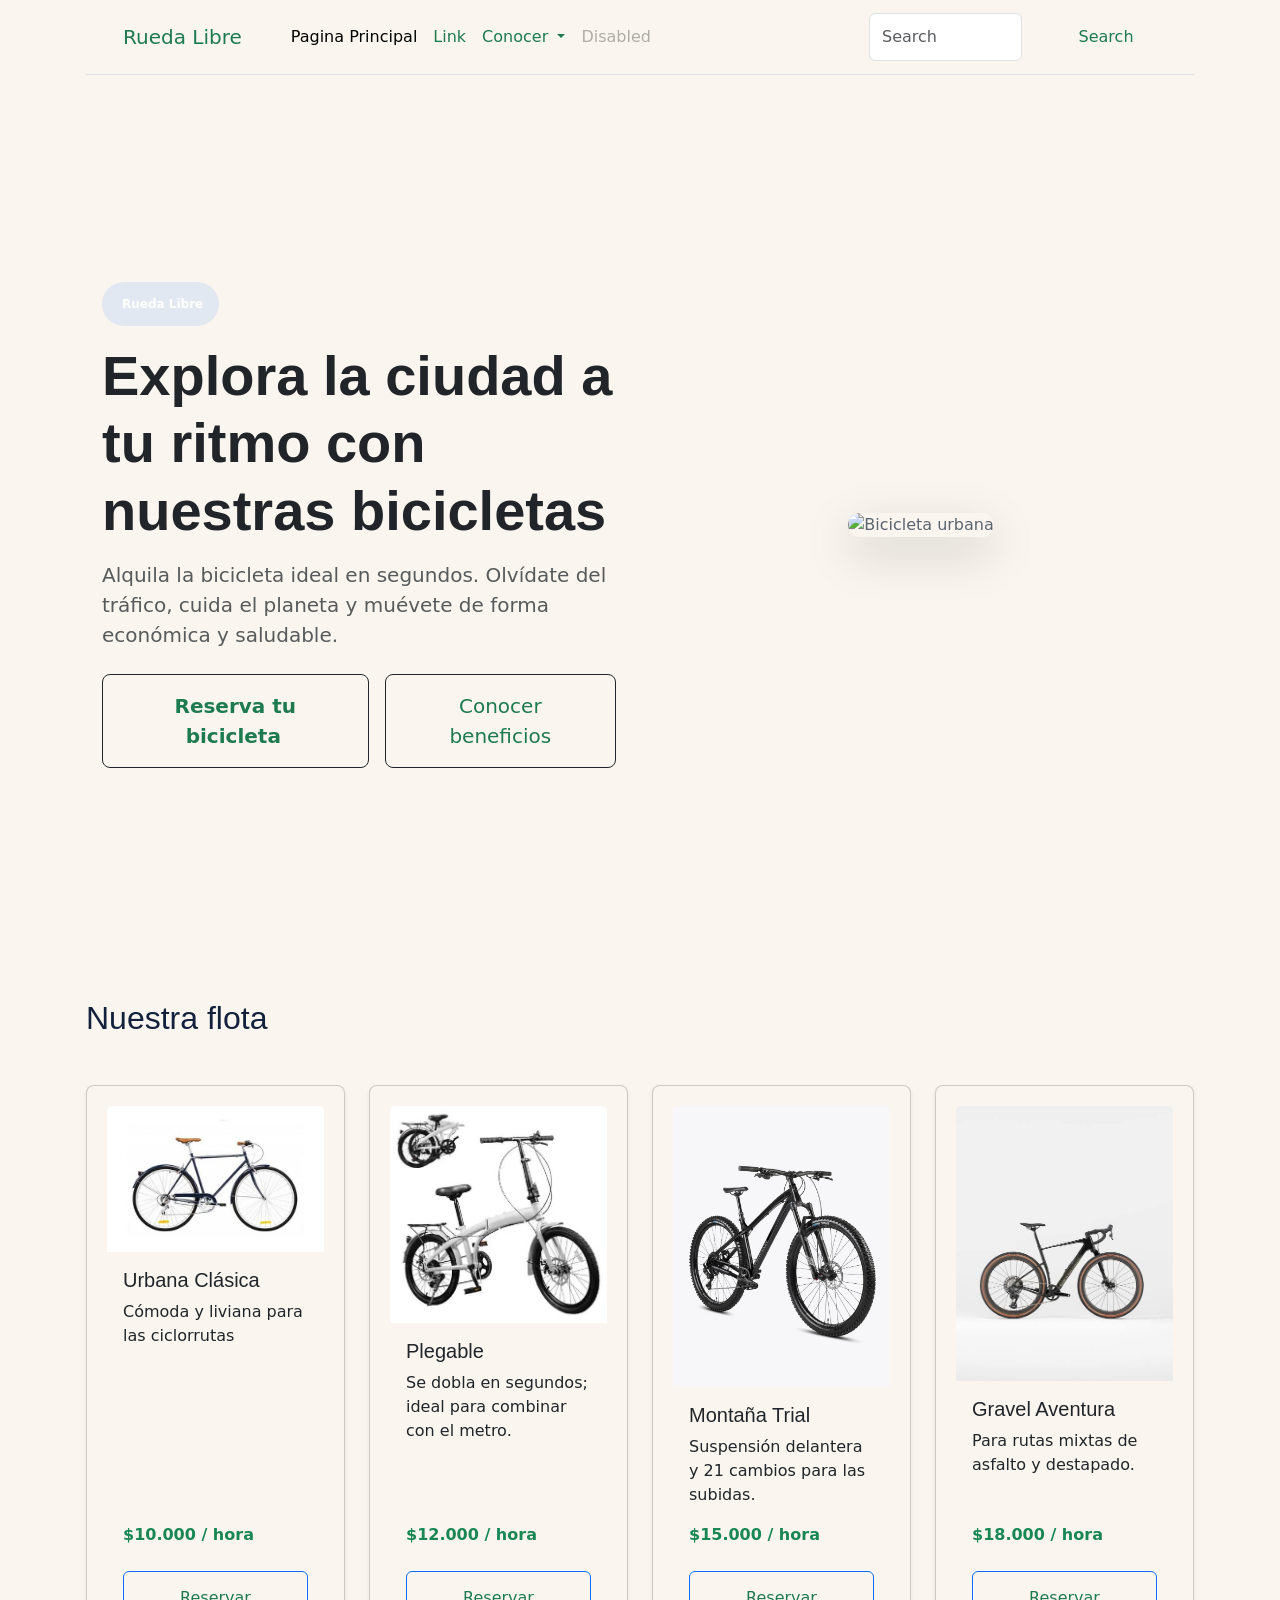
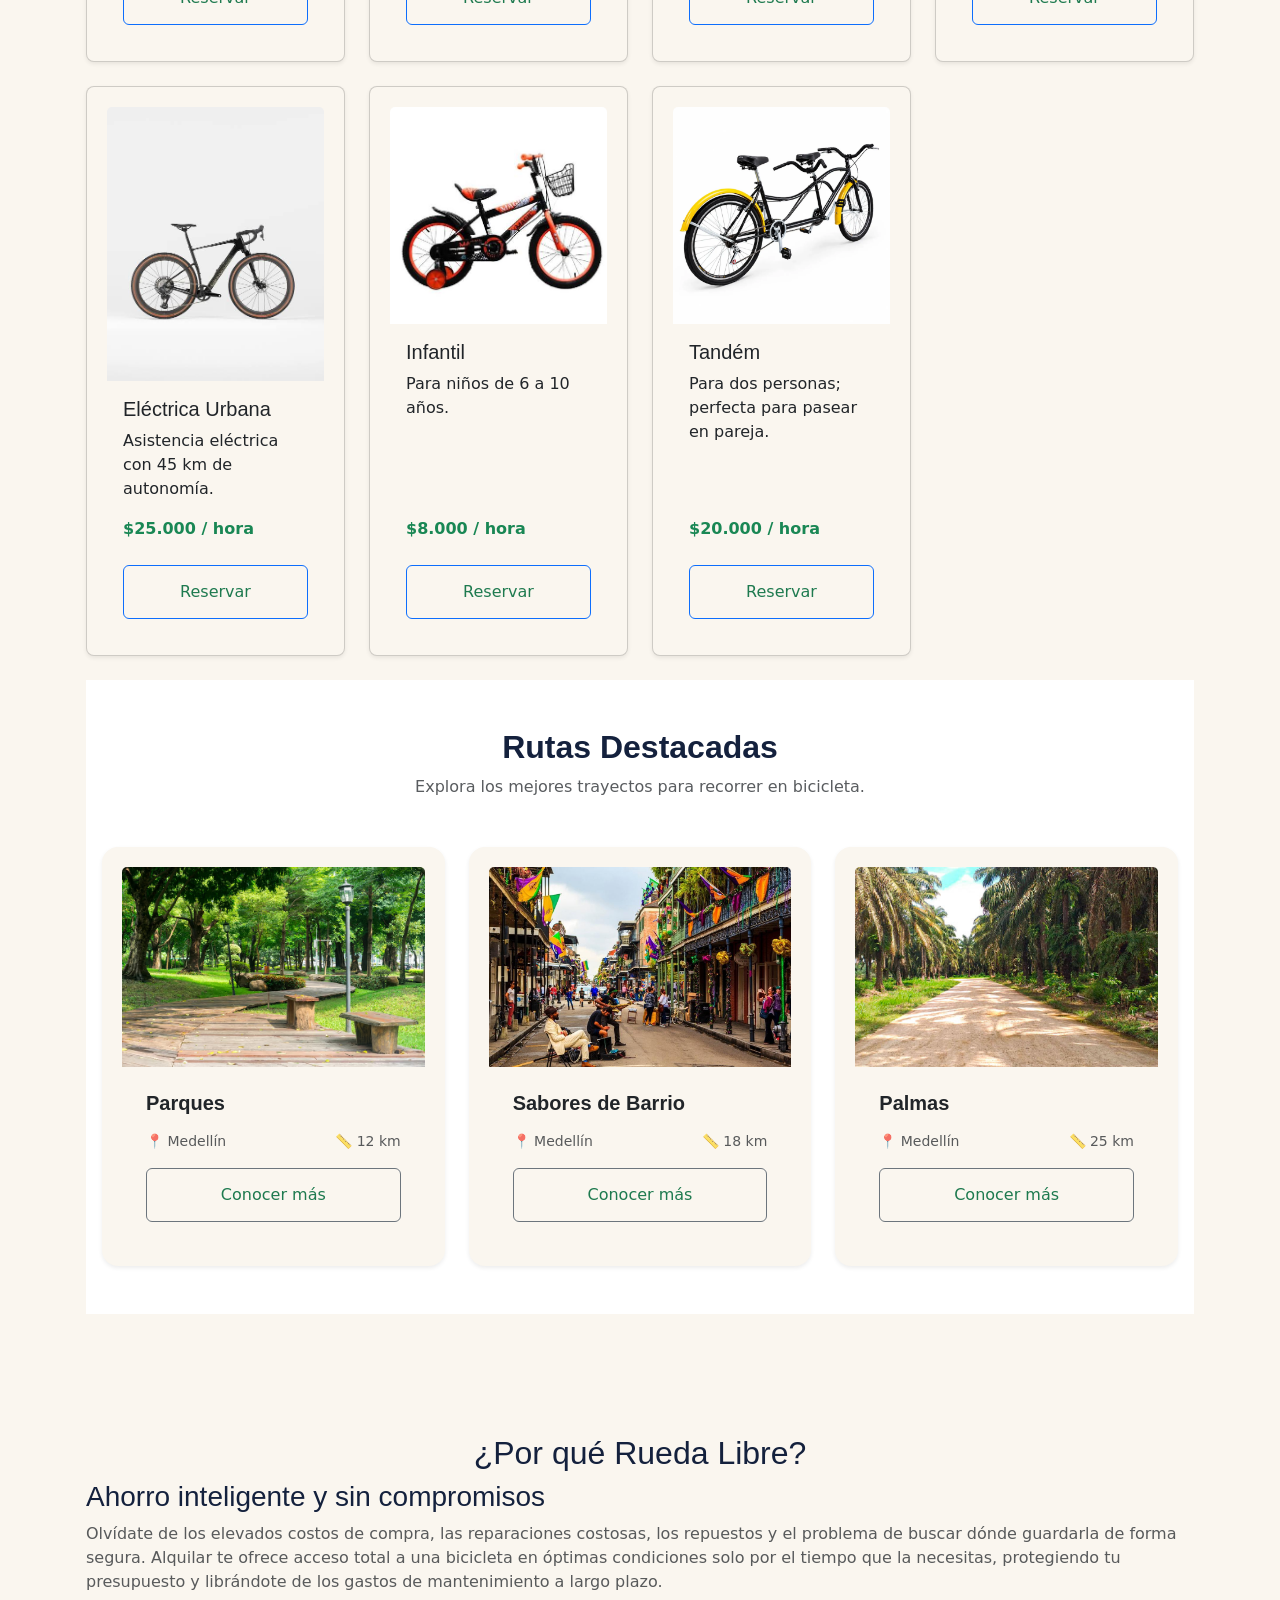
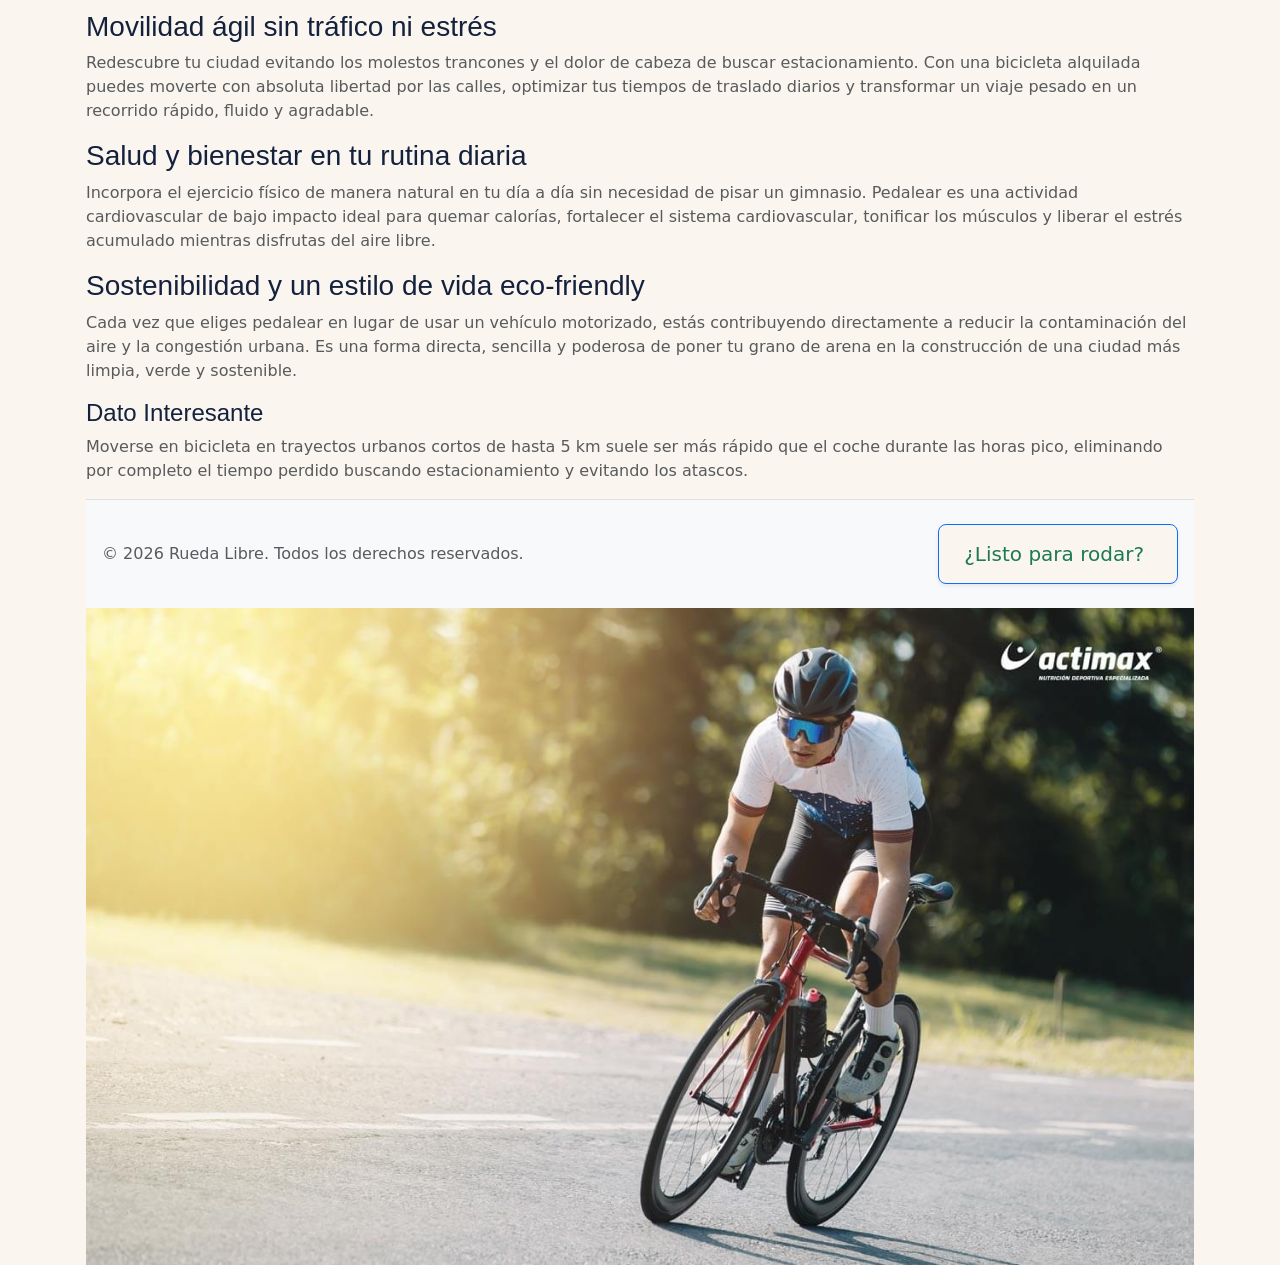
==== commit 8d23661f: "agregué navbar" ====
--- a/index2.html
+++ b/index2.html
@@ -12,7 +12,45 @@
 
 <body class="container">
     <main>
-        <header class="bg-light py-5 min-vh-100 d-flex align-items-center">
+
+      <nav class="navbar navbar-expand-lg navbar-light border-bottom" style="background-color: var(--Crema);">
+  <div class="container-fluid">
+    <a class="navbar-brand" href="index2.html">Rueda Libre</a>
+    <button class="navbar-toggler" type="button" data-bs-toggle="collapse" data-bs-target="#navbarSupportedContent" aria-controls="navbarSupportedContent" aria-expanded="false" aria-label="Toggle navigation">
+      <span class="navbar-toggler-icon"></span>
+    </button>
+    <div class="collapse navbar-collapse" id="navbarSupportedContent">
+      <ul class="navbar-nav me-auto mb-2 mb-lg-0">
+        <li class="nav-item">
+          <a class="nav-link active" aria-current="page" href="index2.html">Pagina Principal</a>
+        </li>
+        <li class="nav-item">
+          <a class="nav-link" href="#">Link</a>
+        </li>
+        <li class="nav-item dropdown">
+          <a class="nav-link dropdown-toggle" href="#" id="navbarDropdown" role="button" data-bs-toggle="dropdown" aria-expanded="false">
+            Conocer 
+          </a>
+          <ul class="dropdown-menu" aria-labelledby="navbarDropdown">
+            <li><a class="dropdown-item" href="paginas/bootstraptarifas.html">Tarifas</a></li>
+            <li><a class="dropdown-item" href="paginas/bootstrapreservas.html">Reservar</a></li>
+            <li><hr class="dropdown-divider"></li>
+            <li><a class="dropdown-item" href="paginas/bootstrapreservas.html">Horario de Atención</a></li>
+          </ul>
+        </li>
+        <li class="nav-item">
+          <a class="nav-link disabled" href="#" tabindex="-1" aria-disabled="true">Disabled</a>
+        </li>
+      </ul>
+      <form class="d-flex">
+        <input class="form-control me-2" type="search" placeholder="Search" aria-label="Search">
+        <button class="btn btn-outline-success" type="submit">Search</button>
+      </form>
+    </div>
+  </div>
+</nav>
+
+        <header class="bg---bs-primary: var(--Crema) py-5 min-vh-100 d-flex align-items-center">
     <div class="container">
       <div class="row align-items-center g-5">
         
@@ -162,54 +200,56 @@
       
       
       <div class="col-md-4">
-        <div class="card h-100 border-0 shadow-sm rounded-4 overflow-hidden">
-          <img src="img/parques.avif"
-               class="card-img-top" alt="Parques" style="height: 200px; object-fit: cover;">
-          <div class="card-body p-4 d-flex flex-column">
-            <h3 class="h5 fw-bold card-title mb-3">Parques</h3>
-            <div class="d-flex justify-content-between text-muted small mt-auto">
-              <span>📍 Medellín</span>
-             <a href="../paginas/tarifas.html" target="_blank" class="btn btn-primary">Conocer más</a>
-              <span>📏 12 km</span>
-            </div>
-          </div>
-        </div>
+  <div class="card h-100 border-0 shadow-sm rounded-4 overflow-hidden sombra-hover">
+    <img src="img/parques.avif" class="card-img-top" alt="Parques" style="height: 200px; object-fit: cover;">
+    <div class="card-body p-4 d-flex flex-column">
+      <h3 class="h5 fw-bold card-title mb-3">Parques</h3>
+      
+   
+      <div class="d-flex justify-content-between text-muted small mb-3 mt-auto">
+        <span>📍 Medellín</span>
+        <span>📏 12 km</span>
       </div>
-
-      
-      <div class="col-md-4">
-        <div class="card h-100 border-0 shadow-sm rounded-4 overflow-hidden">
-          <img src="img/saboresdebario.jpg"
-               class="card-img-top" alt="Sabores de Barrio" style="height: 200px; object-fit: cover;">
-          <div class="card-body p-4 d-flex flex-column">
-            <h3 class="h5 fw-bold card-title mb-3">Sabores de Barrio</h3>
-            <div class="d-flex justify-content-between text-muted small mt-auto">
-              <span>📍 Medellín</span>
-              <a href="../paginas/tarifas.html" target="_blank" class="btn btn-primary">Conocer más</a>
-              <span>📏 18 km</span>
-            </div>
-          </div>
-        </div>
+      
+     
+      <a href="paginas/bootstraptarifas.html" target="_blank" class="btn btn-outline-secondary w-100">Conocer más</a>
+    </div>
+  </div>
+</div>
+
+<div class="col-md-4">
+  <div class="card h-100 border-0 shadow-sm rounded-4 overflow-hidden sombra-hover">
+    <img src="img/saboresdebario.jpg" class="card-img-top" alt="Sabores de Barrio" style="height: 200px; object-fit: cover;">
+    <div class="card-body p-4 d-flex flex-column">
+      <h3 class="h5 fw-bold card-title mb-3">Sabores de Barrio</h3>
+      
+      <div class="d-flex justify-content-between text-muted small mb-3 mt-auto">
+        <span>📍 Medellín</span>
+        <span>📏 18 km</span>
       </div>
-
-     
-      <div class="col-md-4">
-        <div class="card h-100 border-0 shadow-sm rounded-4 overflow-hidden">
-          <img src="img/recorridopalmas.jpg" 
-               class="card-img-top" alt="Palmas" style="height: 200px; object-fit: cover;">
-          <div class="card-body p-4 d-flex flex-column">
-            <h3 class="h5 fw-bold card-title mb-3">Palmas</h3>
-            <div class="d-flex justify-content-between text-muted small mt-auto">
-              <span>📍 Medellín</span>
-              <a href="../paginas/tarifas.html" target="_blank" class="btn btn-primary">Conocer más</a>
-              <span>📏 25 km</span>
-            </div>
-          </div>
-        </div>
+      
+      <a href="paginas/bootstraptarifas.html" target="_blank" class="btn btn-outline-secondary w-100">Conocer más</a>
+    </div>
+  </div>
+</div>
+
+<div class="col-md-4">
+  <div class="card h-100 border-0 shadow-sm rounded-4 overflow-hidden sombra-hover">
+    <img src="img/recorridopalmas.jpg" class="card-img-top" alt="Palmas" style="height: 200px; object-fit: cover;">
+    <div class="card-body p-4 d-flex flex-column">
+      <h3 class="h5 fw-bold card-title mb-3">Palmas</h3>
+      
+      <div class="d-flex justify-content-between text-muted small mb-3 mt-auto">
+        <span>📍 Medellín</span>
+        <span>📏 25 km</span>
       </div>
-
-    </div>
-  </div>
+      
+      <a href="paginas/bootstraptarifas.html" target="_blank" class="btn btn-outline-secondary w-100">Conocer más</a>
+    </div>
+  </div>
+</div>
+
+
 </section>
 
 <br>
@@ -236,7 +276,7 @@
      <p class="text-start text-muted">Moverse en bicicleta en trayectos urbanos cortos de hasta 5 km suele ser más rápido que el coche durante las horas pico, eliminando por completo el tiempo perdido buscando estacionamiento y evitando los atascos.</p>
 
     <div class="container py-4 bg-light border-top">
-  <!-- Contenedor Flex responsivo: columna por defecto, fila desde 'md' -->
+  
   <div class="d-flex flex-column flex-md-row justify-content-between align-items-center text-center text-md-start gap-3">
     
   
@@ -245,11 +285,11 @@
     </div>
 
   
-    <div>
-      <a href="../paginas/reservas.html" target="_blank">
-        ¿Listo para rodar?<i class="bi bi-arrow-right"></i>
-      </a>
-    </div>
+    <div class="d-inline-block">
+  <a href="paginas/bootstrapreservas.html" class="btn btn-primary btn-lg shadow-sm sombra-hover" target="_blank">
+    ¿Listo para rodar? <i class="bi bi-arrow-right ms-2"></i>
+  </a>
+</div>
 
   </div>
 </div>
@@ -259,181 +299,10 @@
     </div>
 
 
-    <section class="grid grid-cols-1 lg:grid-cols-2 gap-8 items-start">
-         <table id="btabla">
-           <caption><strong>Tarifa de Bicicletas</strong></caption>
-             <thead>
-            <tr>
-            <th>Tipo de bicicleta</th>
-            <th>1 hora</th>
-            <th>Medio día(4 h)</th>
-            <th>Día completo</th>
-
-        </tr>
-        </thead>
-       <tbody>
-         <tr>
-            <td>Urbana</td>
-            <td>10.000</td>
-            <td>30.000</td>
-            <td>50.000</td>
-        </tr>
-        <tr>
-            <td>Montaña</td>
-            <td>15.000</td>
-            <td>45.000</td>
-            <td>70.000</td>
-        </tr>
-        <tr>
-            <td>Electrica</td>
-            <td>25.000</td>
-            <td>70.000</td>
-            <td>110.000</td>
-        </tr>
-       </tbody>
-        </table>
-        <p><strong>Recuerda:</strong>Todas las tarifas incluyen casco y candado.</p>
-        
-       </section>
-        <br>
-
-         <section>
-            <table id="rtabla">
-           <caption><strong>Tarifa de Recorridos</strong></caption>
-             <thead>
-            <tr>
-            <th>Recorrido</th>
-            <th>Distancia</th>
-            <th>Duración</th>
-            <th>Nivel</th>
-            <th>Precio por persona</th>
-
-        </tr>
-        </thead>
-       <tbody>
-         <tr>
-            <td>Río y parques</td>
-            <td>12 Km</td>
-            <td>2 h</td>
-            <td>Fácil</td>
-            <td>45.000</td>
-        </tr>
-         <tr>
-            <td>Sabores de barrio</td>
-            <td>18 Km</td>
-            <td>3 h</td>
-            <td>Medio</td>
-            <td>60.000</td>
-        </tr>
-        <tr>
-            <td>Recorrido las palmas</td>
-            <td>25 Km</td>
-            <td>4 h</td>
-            <td>Difícil</td>
-            <td>85.000</td>
-        </tr>
-       </tbody>
-        </table>
-        <p><strong>Recuerda:</strong>los recorridos salen sábados y domingos a las 7:00 a.m</p>
-       <aside>
-        <h4>¿Que llevar?</h4>
-        <ul>
-            <li>Ropa cómoda.</li>
-            <li>Agua.</li>
-            <li> Protector solar.</li>
-            <li>documento de identidad.</li>
-
-       </aside>
-        </ul>
-
-        
-         </section>
-         <a href="paginas/reservas.html" class="btn-reservar" target="_blank">Reservar ahora</a>
-        <br>
-        <a href="../index.html">Volver al menú principal</a>
-
-
-       <section>
-            <h3>Formulario de reserva</h3>
-            <form action="enviar-datos" method="post" class="border p-4 rounded bg-light">
-                <fieldset>
-                    <legend>Tus Datos</legend>
-                    <div class="campos">
-                        <div class="cortos">
-                    <label for="nombre">Nombre Completo:</label>
-                    <input type="text" name="nombre"  required minlength="3" placeholder="Ingresa Nombres y Apellidos" class="w-full px-4 py-2 border rounded-lg focus:ring-2 focus:ring-blue-500 focus:outline-none"
-                    >
-                        </div>
-                    <br>
-                    <div class="grid grid-cols-1 sm:grid-cols-2 gap-4">
-                    <label for="documento">Documento:</label>
-                    <input type="number" name="documento" id="documento" min="6" max="10" required class="w-full px-4 py-2 border rounded-lg focus:ring-2 focus:ring-blue-500 focus:outline-none"
-                    >
-                    </div>
-                    </div>
-                    <br>
-                    <div class="grid grid-cols-1 sm:grid-cols-2 gap-4">
-                    <label for="correo">Correo Electronico:</label>
-                    <input type="email"  name="correo" required placeholder="example@gmail.com" class="w-full px-4 py-2 border rounded-lg focus:ring-2 focus:ring-blue-500 focus:outline-none"
-                    >
-                    </div>
-                    <br>
-                    <label for="telefono">Teléfono</label>
-                    <input type="tel" name="telefono" placeholder="+57" maxlength="10" pattern="3[0-9] {10}" class="w-full px-4 py-2 border rounded-lg focus:ring-2 focus:ring-blue-500 focus:outline-none"
-                    >
-                </fieldset>
-
-                
-                <br>
-                <fieldset>
-                    <legend>Tu Alquiler</legend>
-
-                    <label for="ruta">Selecciona tu Ruta:</label>
-                    <select name="ruta" >
-                        <option value="rio">Río</option>
-                        <option value="parques">Parques</option>
-                        <option value="sabores de barrio">Sabores de Barrio</option>
-                        <option value="recorrido las palmas">Recorridos las palmas</option>
-                    </select>
-                    <br>
-                        <label>Fecha que deseas viajar:</label>
-                        <input type="date" inputmode="fecha" name="fecha" required min="2026-11-01" max="2026-12-31" class="w-full px-4 py-2 border rounded-lg focus:ring-2 focus:ring-blue-500 focus:outline-none"
-                        >
-                   
-                    <br>
-                    <label for="bicicleta"> Selecciona tu Tipo de Bicicleta</label>
-                    <select name="bicicleta" >
-                        <option value="urbana">Urbana</option>
-                        <option value="montana">montaña</option>
-                        <option value="electrica">Electrica</option>
-                    </select>
-                    <br>
-                    <label for="cantidad">Cantidad de bicicletas:</label>
-                    <input type="number"  name="cantidad" required placeholder="Nº Bicicletas" min="1" max="6" class="w-full px-4 py-2 border rounded-lg focus:ring-2 focus:ring-blue-500 focus:outline-none"
-                    >
-                </fieldset>
-
-                <br>
-                <fieldset>
-                    <legend>Confirmación</legend>
-
-                    <input type="checkbox" id="terminos" name="terminos required">
-                    <label for="terminos">Acepto los terminos, condiciones y politicas de privacidad</label>
-                
-                </fieldset>
-                <br>
-                 <button type="submit">Confirmar y Enviar datos</button>
-                 <br>
-                <br>
-                 <label for="comentarios">Comentarios</label>
-                 <br>
-                 <textarea name="comentarios"  maxlength="300" class="w-full px-4 py-2 border rounded-lg focus:ring-2 focus:ring-blue-500 focus:outline-none"
-                     placeholder="Opiniones, quejas, dudas. Sientete libre de expresarte" </textarea>
-            </form>
-         </section>
 
        
-        
+       <script src="https://cdn.jsdelivr.net/npm/bootstrap@5.0.2/dist/js/bootstrap.bundle.min.js" integrity="sha384-MrcW6ZMFYlzcLA8Nl+NtUVF0sA7MsXsP1UyJoMp4YLEuNSfAP+JcXn/tWtIaxVXM" crossorigin="anonymous"></script>
+ 
     </body>
     </main>
     
--- a/css/styles.css
+++ b/css/styles.css
@@ -289,6 +289,7 @@
 .formulario {
   width: 100%;
   aspect-ratio: 2/1;
+  --bs-primary: var(--Crema);
 }
 
 
@@ -468,3 +469,5 @@
 
 
 
+
+
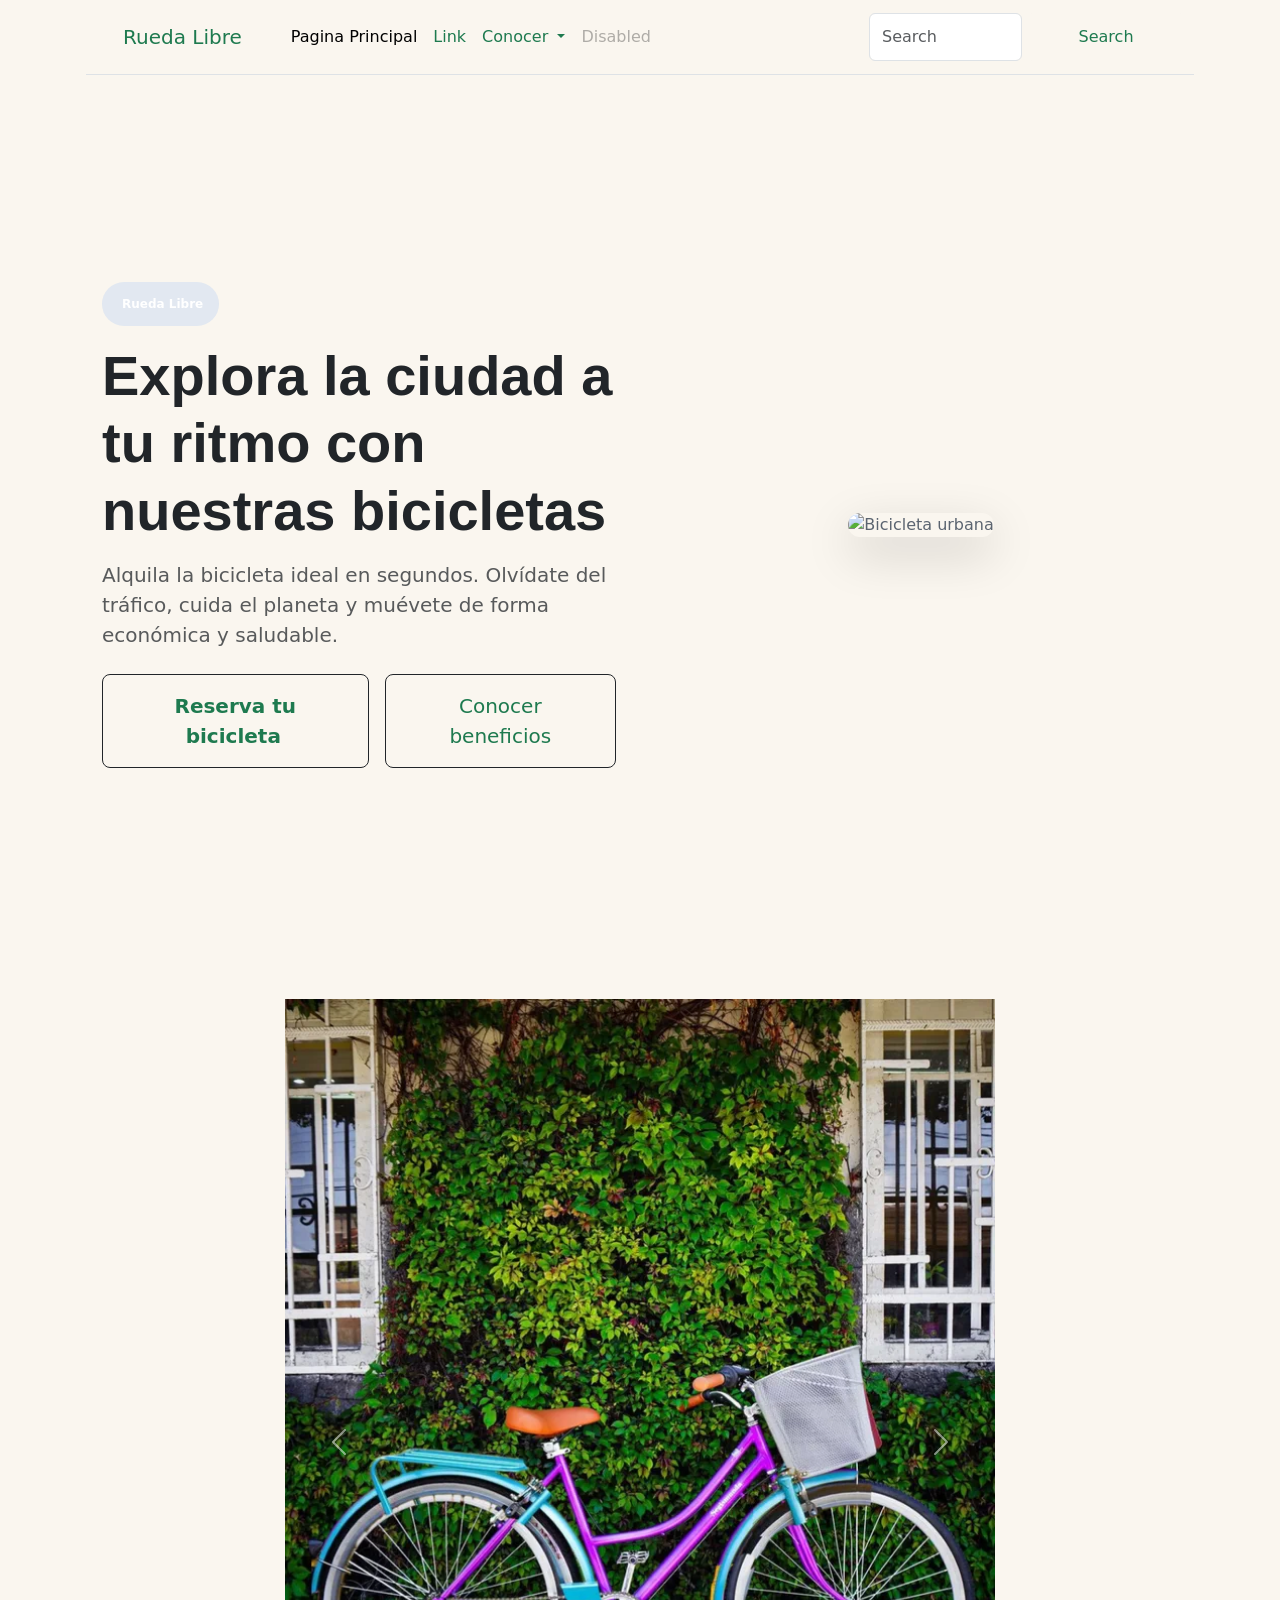
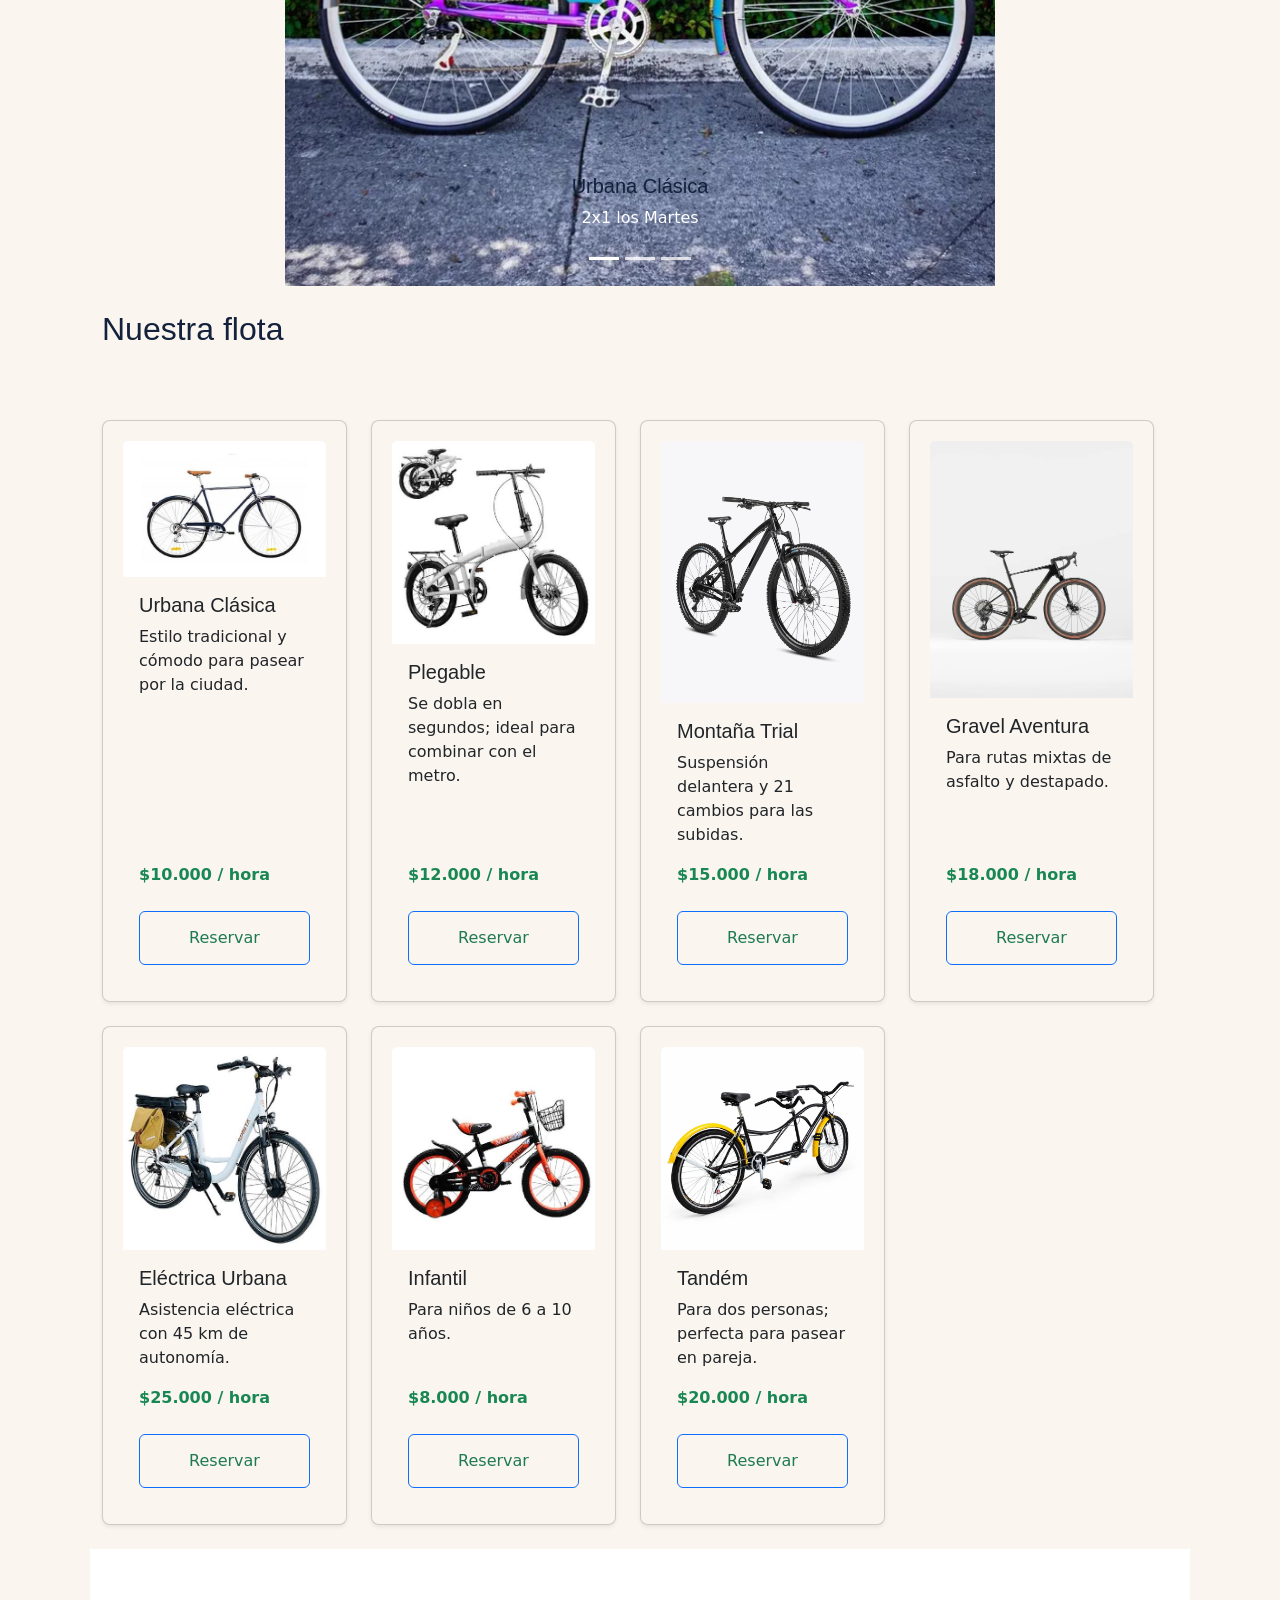
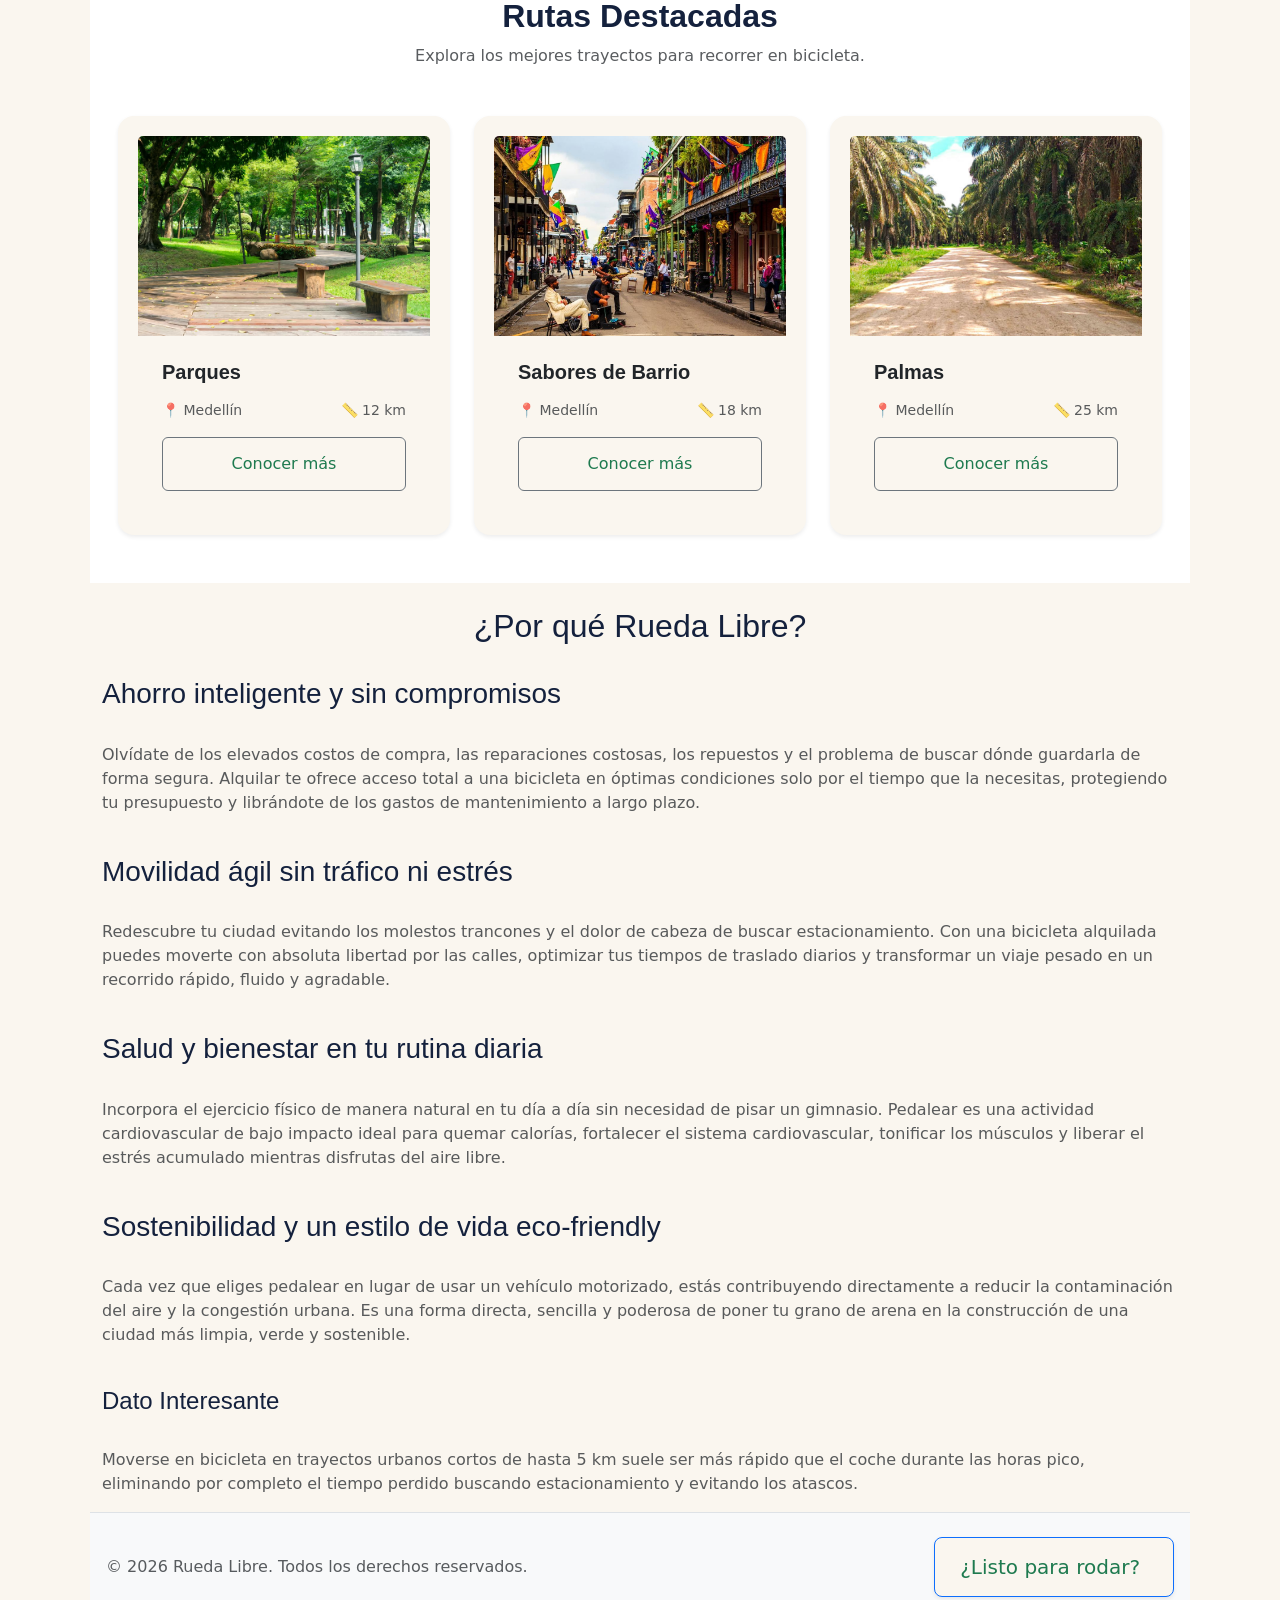
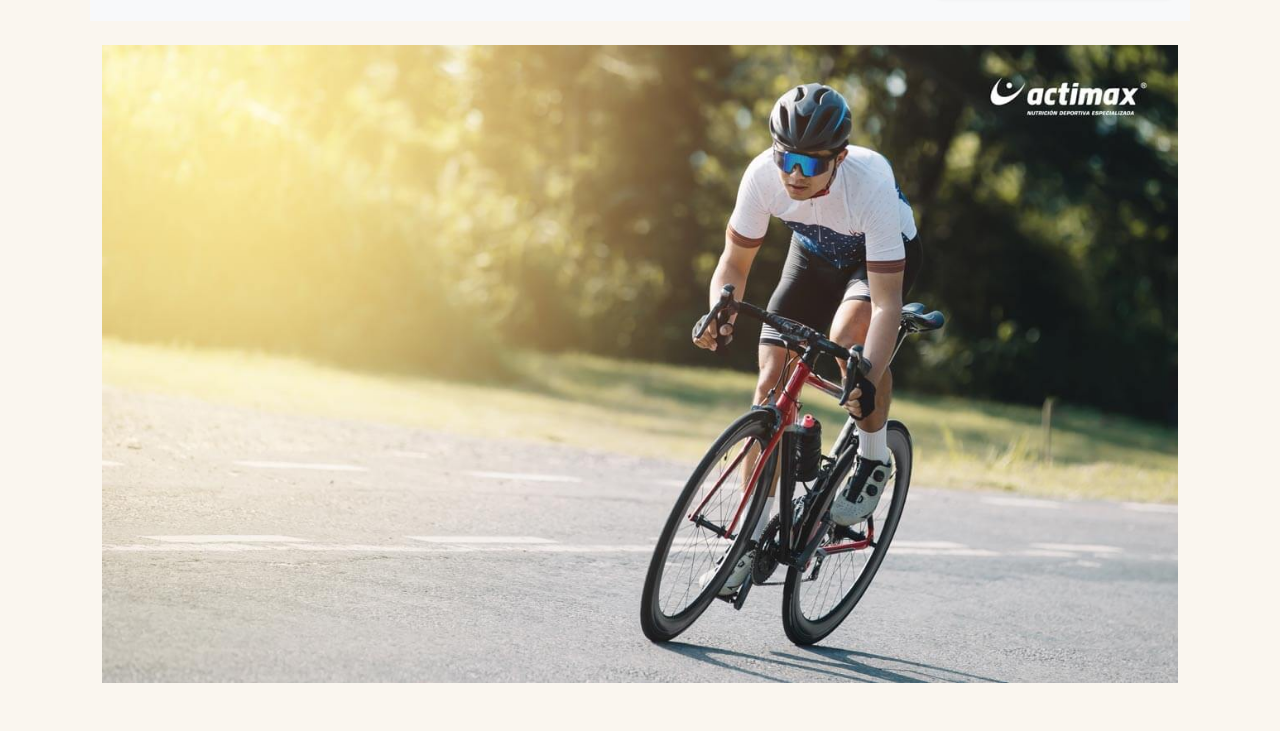
==== commit 93526487: "entra carrusel" ====
--- a/index2.html
+++ b/index2.html
@@ -86,6 +86,70 @@
     </div>
   </header>
 
+
+   
+   
+<div class="container my-4">
+  <div class="row justify-content-center">
+    <div class="col-12 col-lg-8"> 
+      
+      <div id="carouselExampleCaptions" class="carousel slide" data-bs-ride="carousel">
+        <div class="carousel-indicators">
+          <button type="button" data-bs-target="#carouselExampleCaptions" data-bs-slide-to="0" class="active" aria-current="true" aria-label="Slide 1"></button>
+          <button type="button" data-bs-target="#carouselExampleCaptions" data-bs-slide-to="1" aria-label="Slide 2"></button>
+          <button type="button" data-bs-target="#carouselExampleCaptions" data-bs-slide-to="2" aria-label="Slide 3"></button>
+        </div>
+        
+        <div id="carouselExampleCaptions" class="carousel slide" data-bs-ride="carousel">
+  <div class="carousel-indicators">
+    <button type="button" data-bs-target="#carouselExampleCaptions" data-bs-slide-to="0" class="active" aria-current="true" aria-label="Slide 1"></button>
+    <button type="button" data-bs-target="#carouselExampleCaptions" data-bs-slide-to="1" aria-label="Slide 2"></button>
+    <button type="button" data-bs-target="#carouselExampleCaptions" data-bs-slide-to="2" aria-label="Slide 3"></button>
+  </div>
+  
+  <div class="carousel-inner">
+    <div class="carousel-item active">
+      <img src="img/promocionu.webp" class="d-block w-100 img-carousel" alt="Descuento Urbana">
+      <div class="carousel-caption">
+        <h5>Urbana Clásica</h5>
+        <p>2x1 los Martes</p>
+      </div>
+    </div>
+    
+    <div class="carousel-item">
+      <img src="img/promcione.jpeg" class="d-block w-100 img-carousel" alt="Descuento Eléctrica">
+      <div class="carousel-caption">
+        <h5>Eléctrica Urbana</h5>
+        <p>20 % de descuento lunes a jueves</p>
+      </div>
+    </div>
+    
+    <div class="carousel-item">
+      <img src="img/promocionc.avif" class="d-block w-100 img-carousel" alt="Promoción Cumpleaños">
+      <div class="carousel-caption">
+        <h5>Rueda Libre también celebra tu cumpleaños</h5>
+        <p>Si cumples años, el recorrido guiado es gratis</p>
+      </div>
+    </div>
+  </div>
+  
+ 
+  <button class="carousel-control-prev" type="button" data-bs-target="#carouselExampleCaptions" data-bs-slide="prev">
+    <span class="carousel-control-prev-icon" aria-hidden="true"></span>
+    <span class="visually-hidden">Anterior</span>
+  </button>
+  
+  
+  <button class="carousel-control-next" type="button" data-bs-target="#carouselExampleCaptions" data-bs-slide="next">
+    <span class="carousel-control-next-icon" aria-hidden="true"></span>
+    <span class="visually-hidden">Siguiente</span>
+  </button>
+</div>
+
+    </div>
+  </div>
+</div>
+
          
        <section class="row g-4 py-4">
     
@@ -94,19 +158,21 @@
     </div>
 
     
-    <div class="col-12 col-sm-6 col-lg-4 col-xl-3">
-        <div class="card h-100 shadow-sm">
-            <img src="../img/urbana_clasica.jfif" class="card-img-top" alt="Urbana clasica">
+    <section class="row g-4">
+    
+    <div class="col-12 col-sm-6 col-lg-4 col-xl-3">
+        <div class="card h-100 shadow-sm">
+            <img src="../img/urbana_clasica.jfif" class="card-img-top" alt="Urbana Clásica">
             <div class="card-body d-flex flex-column">
                 <h5 class="card-title">Urbana Clásica</h5>
-                <p class="card-text">Cómoda y liviana para las ciclorrutas</p>
+                <p class="card-text">Estilo tradicional y cómodo para pasear por la ciudad.</p>
                 <p class="card-text fw-bold text-success mt-auto">$10.000 / hora</p>
                 <a href="../paginas/reservas.html" target="_blank" class="btn btn-primary mt-2">Reservar</a>
             </div>
         </div>
     </div>
 
-   
+    
     <div class="col-12 col-sm-6 col-lg-4 col-xl-3">
         <div class="card h-100 shadow-sm">
             <img src="../img/plegable.jfif" class="card-img-top" alt="Plegable">
@@ -119,7 +185,7 @@
         </div>
     </div>
 
-   
+    
     <div class="col-12 col-sm-6 col-lg-4 col-xl-3">
         <div class="card h-100 shadow-sm">
             <img src="../img/montaña.webp" class="card-img-top" alt="Montaña Trial">
@@ -132,7 +198,7 @@
         </div>
     </div>
 
-  
+    
     <div class="col-12 col-sm-6 col-lg-4 col-xl-3">
         <div class="card h-100 shadow-sm">
             <img src="../img/gravel.jpeg" class="card-img-top" alt="Gravel Aventura">
@@ -148,7 +214,7 @@
     
     <div class="col-12 col-sm-6 col-lg-4 col-xl-3">
         <div class="card h-100 shadow-sm">
-            <img src="../img/gravel.jpeg" class="card-img-top" alt="Electrica Urbana">
+            <img src="img/Eléctrica Urbana.jfif" class="card-img-top" alt="Eléctrica Urbana">
             <div class="card-body d-flex flex-column">
                 <h5 class="card-title">Eléctrica Urbana</h5>
                 <p class="card-text">Asistencia eléctrica con 45 km de autonomía.</p>
